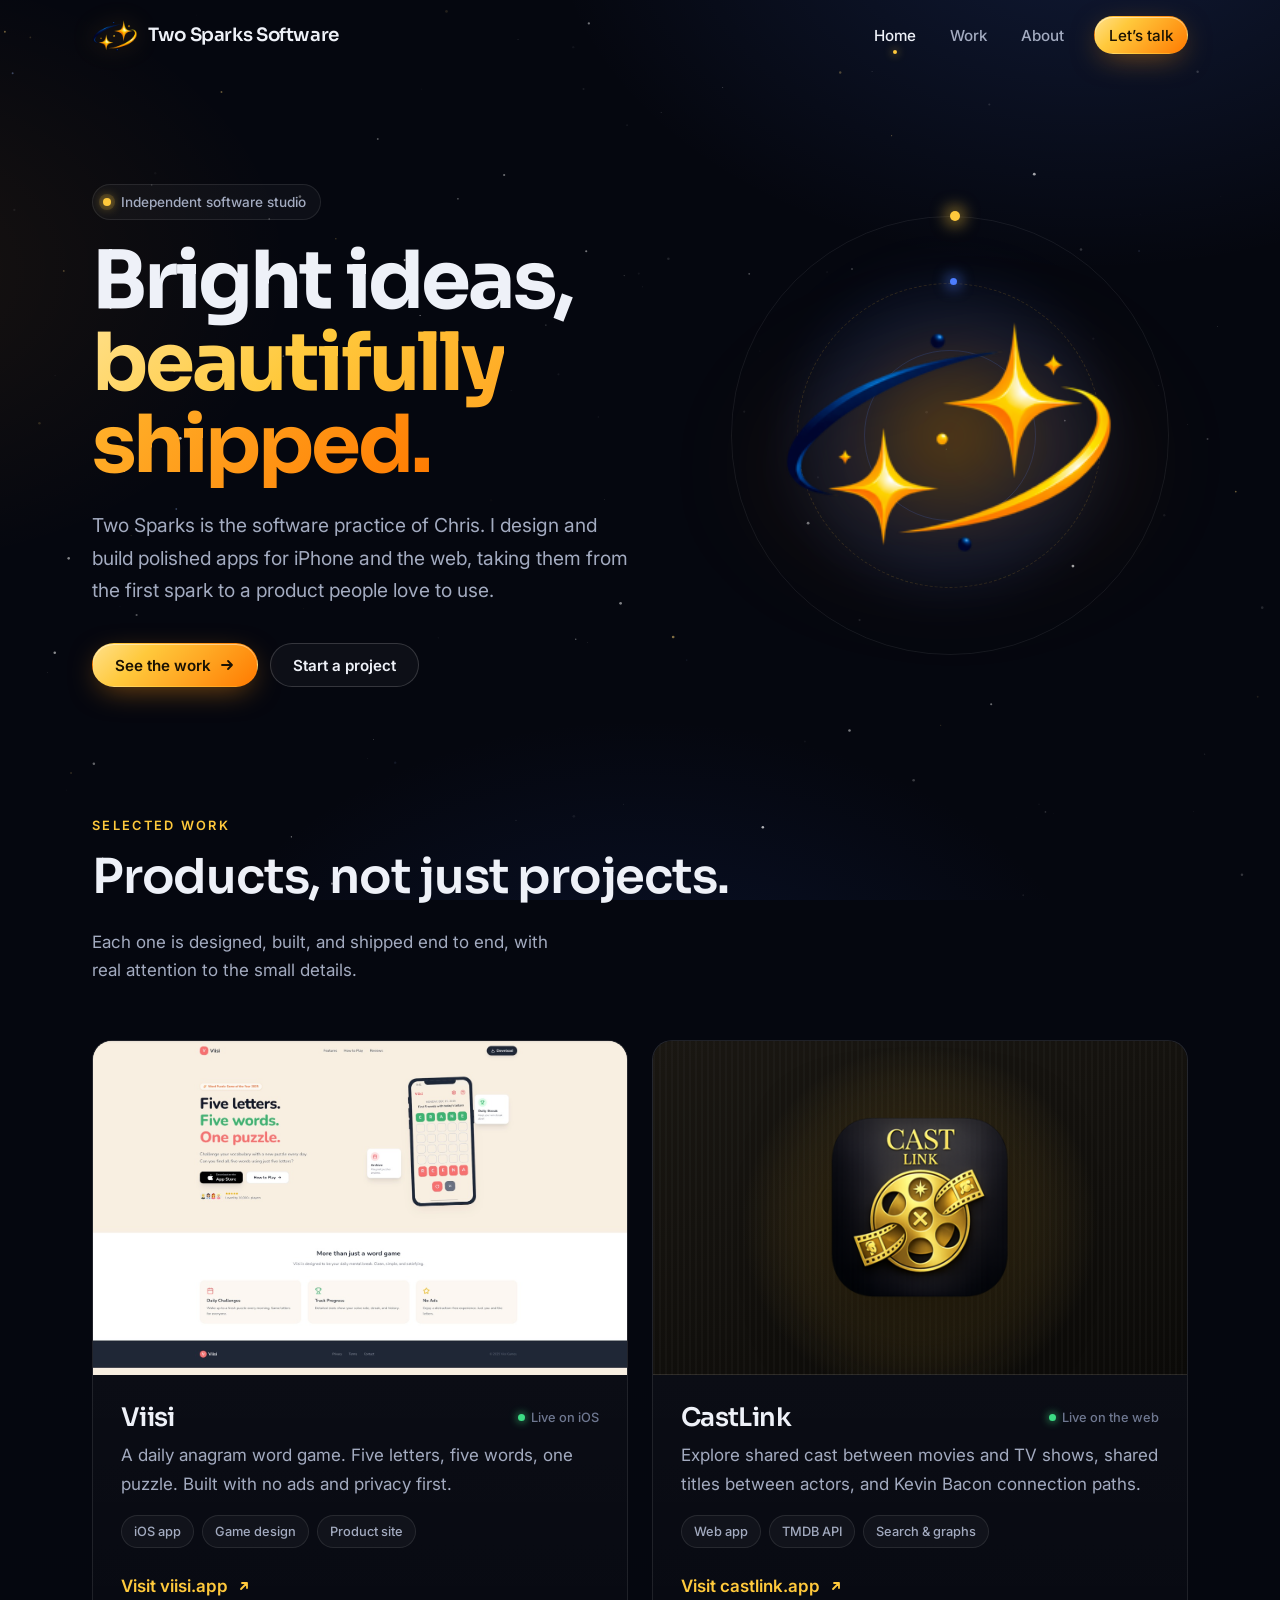
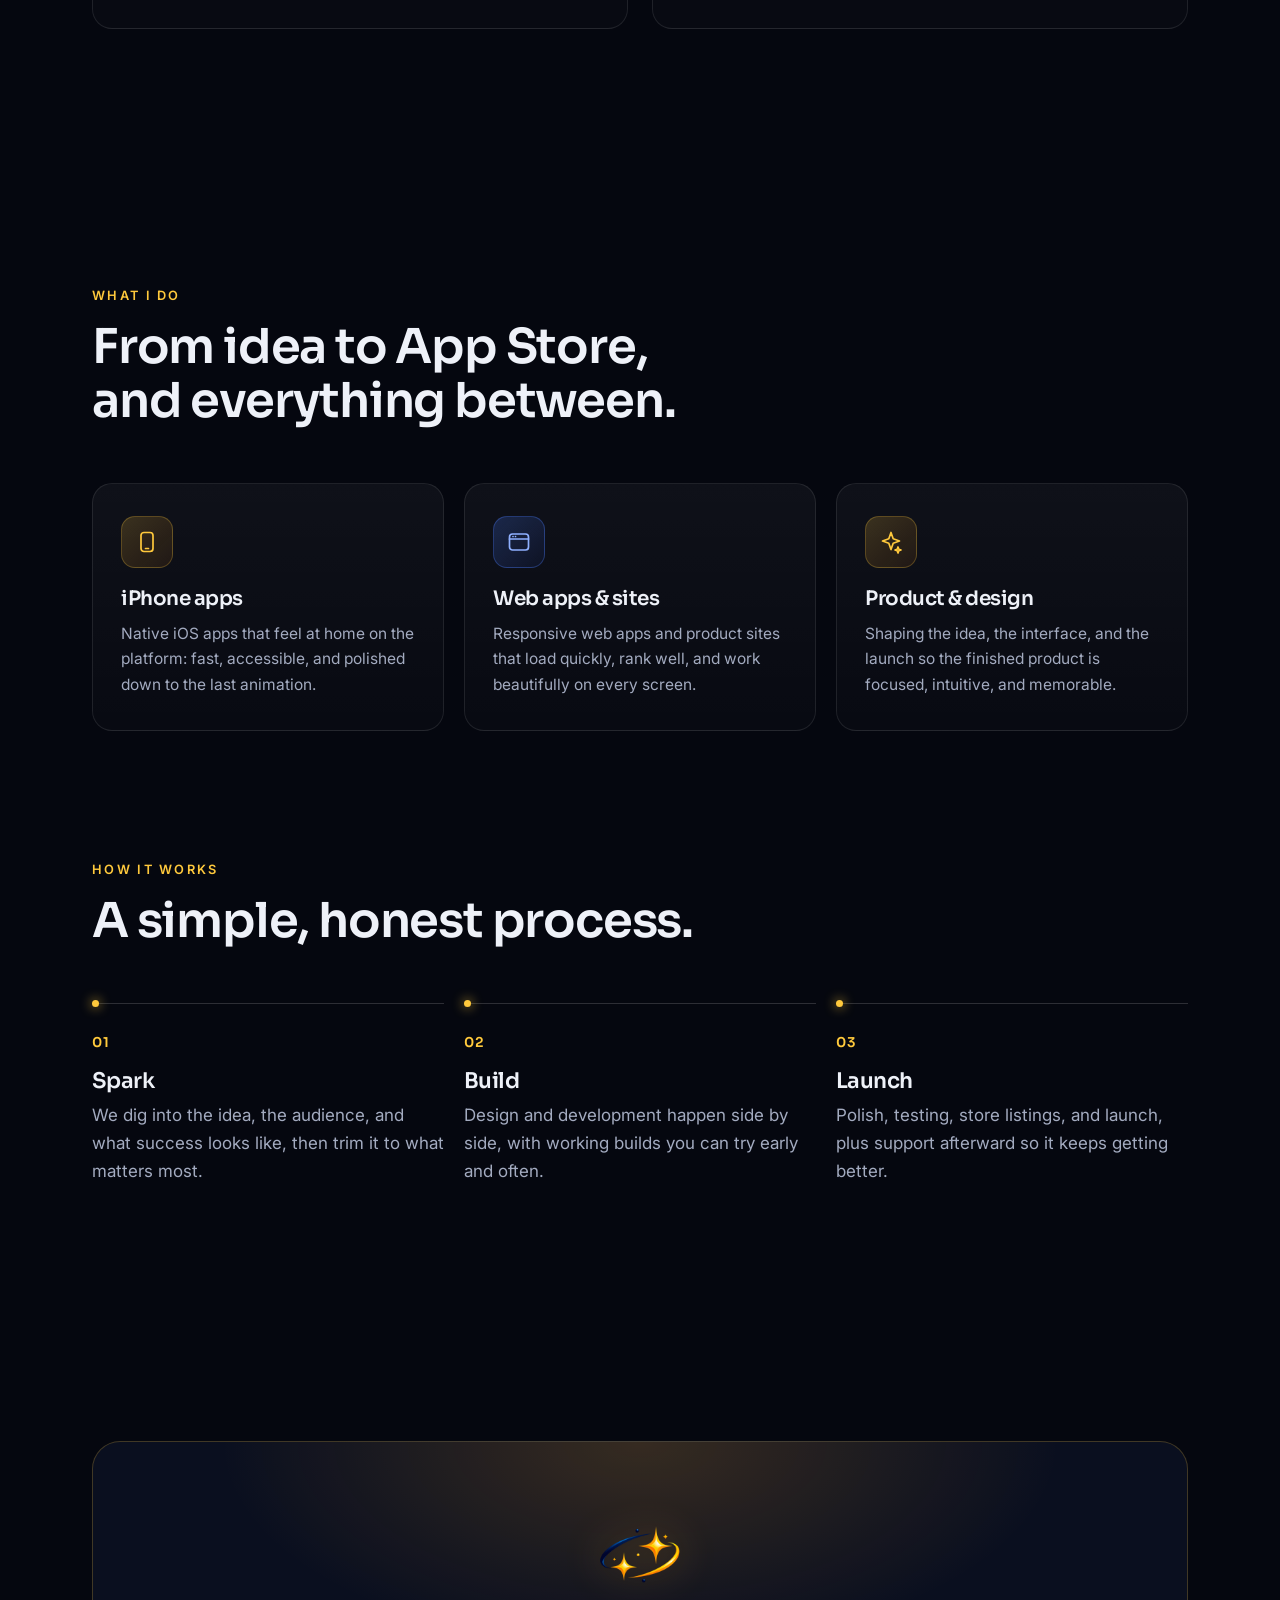
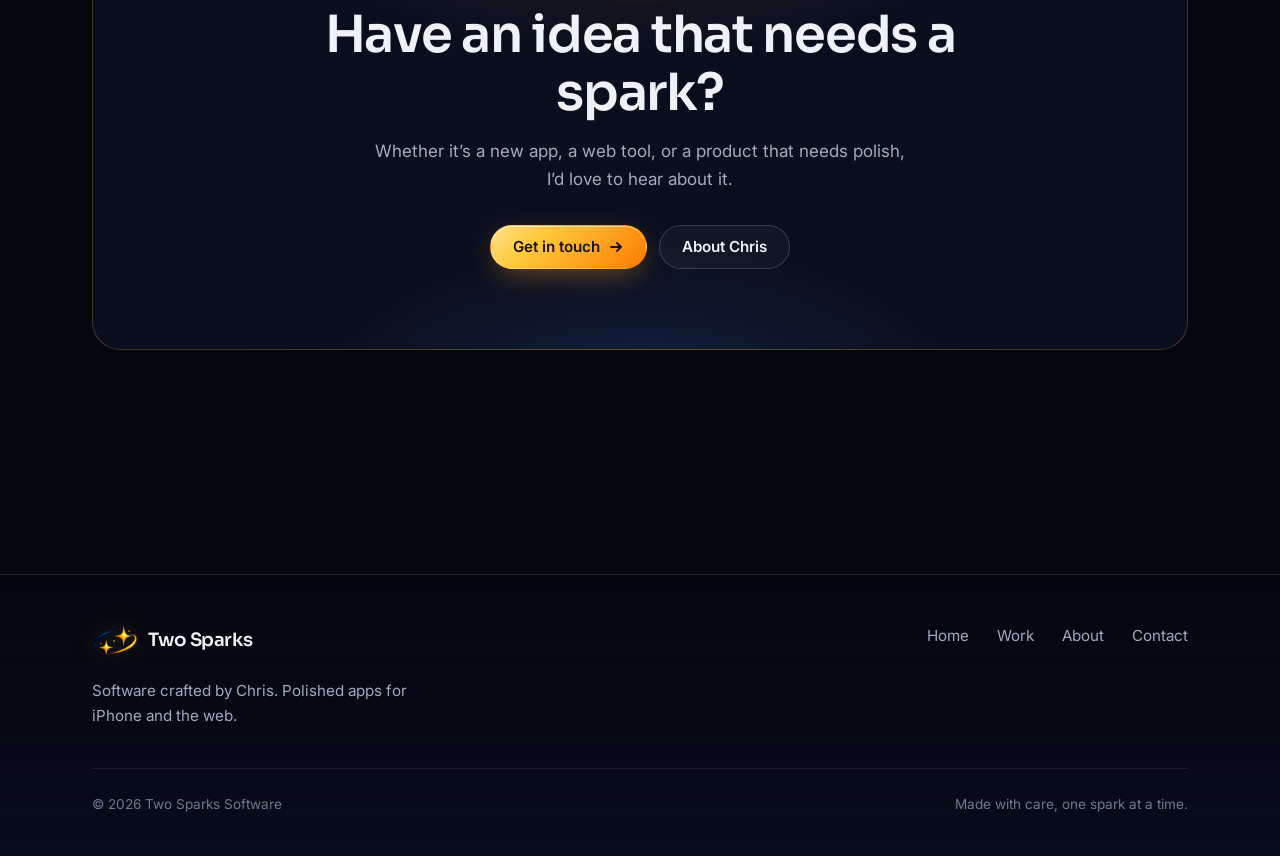
==== index.html @ 32cca275 "Init" ====
<!doctype html>
<html lang="en">
<head>
  <meta charset="utf-8">
  <meta name="viewport" content="width=device-width, initial-scale=1">
  <title>Two Sparks — Software by Chris</title>
  <meta name="description" content="Two Sparks is the independent software studio of Chris, designing and building polished apps for iPhone and the web.">
  <meta name="theme-color" content="#05070f">
  <meta property="og:type" content="website">
  <meta property="og:title" content="Two Sparks — Software by Chris">
  <meta property="og:description" content="Polished apps for iPhone and the web, from first spark to launch.">
  <link rel="icon" type="image/png" href="assets/img/favicon.png">
  <link rel="apple-touch-icon" href="assets/img/apple-touch-icon.png">
  <link rel="preconnect" href="https://fonts.googleapis.com">
  <link rel="preconnect" href="https://fonts.gstatic.com" crossorigin>
  <link href="https://fonts.googleapis.com/css2?family=Inter:wght@400;500;600&family=Sora:wght@500;600;700&display=swap" rel="stylesheet">
  <link rel="stylesheet" href="assets/css/styles.css">
  <script src="assets/js/main.js" defer></script>
</head>
<body>
  <a class="skip-link" href="#main">Skip to content</a>
  <div class="sky" aria-hidden="true"><canvas></canvas></div>

  <header class="site-header">
    <div class="container">
      <a class="brand" href="index.html" aria-label="Two Sparks home">
        <img src="assets/img/mark.png" alt="" width="46" height="35">
        <span>Two Sparks Software</span>
      </a>
      <button class="nav-toggle" type="button" aria-controls="site-nav" aria-expanded="false" aria-label="Open menu"><span></span></button>
      <nav class="nav" id="site-nav" aria-label="Primary">
        <a href="index.html" aria-current="page">Home</a>
        <a href="work.html">Work</a>
        <a href="about.html">About</a>
        <a class="btn btn-primary btn-sm" href="contact.html">Let’s talk</a>
      </nav>
    </div>
  </header>

  <main id="main">
    <section class="hero">
      <div class="container">
        <div>
          <span class="eyebrow reveal"><span class="dot"></span>Independent software studio</span>
          <h1 class="reveal" style="--delay:.08s">Bright ideas, <span class="gradient-text">beautifully shipped.</span></h1>
          <p class="lead reveal" style="--delay:.16s">Two Sparks is the software practice of Chris. I design and build polished apps for iPhone and the web, taking them from the first spark to a product people love to use.</p>
          <div class="hero-actions reveal" style="--delay:.24s">
            <a class="btn btn-primary" href="work.html">See the work
              <svg viewBox="0 0 16 16" fill="none" stroke="currentColor" stroke-width="1.8" stroke-linecap="round" stroke-linejoin="round" aria-hidden="true"><path d="M3 8h10M9 4l4 4-4 4"/></svg>
            </a>
            <a class="btn btn-ghost" href="contact.html">Start a project</a>
          </div>
        </div>
        <div class="hero-visual" aria-hidden="true">
          <div class="glow"></div>
          <div class="ring ring-1"></div>
          <div class="ring ring-2"></div>
          <div class="ring ring-3"></div>
          <div class="satellite"></div>
          <div class="satellite satellite-2"></div>
          <img class="mark" src="assets/img/mark.png" alt="" width="236" height="180">
        </div>
      </div>
    </section>

    <section class="section section-tight" aria-labelledby="work-heading">
      <div class="container">
        <div class="section-head">
          <div class="reveal">
            <span class="kicker">Selected work</span>
            <h2 id="work-heading">Products, not just projects.</h2>
          </div>
          <p class="reveal" style="--delay:.08s">Each one is designed, built, and shipped end to end, with real attention to the small details.</p>
        </div>

        <div class="projects">
          <article class="card project reveal">
            <div class="project-media project-media--viisi">
              <img src="assets/img/viisi.jpg" alt="Viisi website showing the daily five-letter puzzle on an iPhone" width="1400" height="861" loading="lazy">
            </div>
            <div class="project-body">
              <div class="project-meta">
                <h3>Viisi</h3>
                <span class="status">Live on iOS</span>
              </div>
              <p>A daily anagram word game. Five letters, five words, one puzzle. Built with no ads and privacy first.</p>
              <ul class="tags">
                <li>iOS app</li>
                <li>Game design</li>
                <li>Product site</li>
              </ul>
              <a class="project-link" href="https://viisi.app" target="_blank" rel="noopener">Visit viisi.app
                <svg viewBox="0 0 16 16" fill="none" stroke="currentColor" stroke-width="1.8" stroke-linecap="round" stroke-linejoin="round" aria-hidden="true"><path d="M5 11L11 5M6 5h5v5"/></svg>
              </a>
            </div>
          </article>

          <article class="card project reveal" style="--delay:.1s">
            <div class="project-media project-media--castlink">
              <img src="assets/img/castlink-icon.png" alt="CastLink app icon: a golden film reel" width="256" height="256" loading="lazy">
            </div>
            <div class="project-body">
              <div class="project-meta">
                <h3>CastLink</h3>
                <span class="status">Live on the web</span>
              </div>
              <p>Explore shared cast between movies and TV shows, shared titles between actors, and Kevin Bacon connection paths.</p>
              <ul class="tags">
                <li>Web app</li>
                <li>TMDB API</li>
                <li>Search &amp; graphs</li>
              </ul>
              <a class="project-link" href="https://castlink.app" target="_blank" rel="noopener">Visit castlink.app
                <svg viewBox="0 0 16 16" fill="none" stroke="currentColor" stroke-width="1.8" stroke-linecap="round" stroke-linejoin="round" aria-hidden="true"><path d="M5 11L11 5M6 5h5v5"/></svg>
              </a>
            </div>
          </article>
        </div>
      </div>
    </section>

    <section class="section" aria-labelledby="services-heading">
      <div class="container">
        <div class="section-head">
          <div class="reveal">
            <span class="kicker">What I do</span>
            <h2 id="services-heading">From idea to App Store, and everything between.</h2>
          </div>
        </div>
        <div class="grid-3">
          <article class="card feature reveal">
            <div class="icon" aria-hidden="true">
              <svg viewBox="0 0 24 24" fill="none" stroke="currentColor" stroke-width="1.7" stroke-linecap="round" stroke-linejoin="round"><rect x="6" y="2.5" width="12" height="19" rx="3"/><path d="M10.5 18.5h3"/></svg>
            </div>
            <h3>iPhone apps</h3>
            <p>Native iOS apps that feel at home on the platform: fast, accessible, and polished down to the last animation.</p>
          </article>
          <article class="card feature reveal" style="--delay:.08s">
            <div class="icon icon--blue" aria-hidden="true">
              <svg viewBox="0 0 24 24" fill="none" stroke="currentColor" stroke-width="1.7" stroke-linecap="round" stroke-linejoin="round"><rect x="2.5" y="4" width="19" height="16" rx="3"/><path d="M2.5 9h19M6 6.5h.01M8.5 6.5h.01"/></svg>
            </div>
            <h3>Web apps &amp; sites</h3>
            <p>Responsive web apps and product sites that load quickly, rank well, and work beautifully on every screen.</p>
          </article>
          <article class="card feature reveal" style="--delay:.16s">
            <div class="icon" aria-hidden="true">
              <svg viewBox="0 0 24 24" fill="none" stroke="currentColor" stroke-width="1.7" stroke-linecap="round" stroke-linejoin="round"><path d="M12 2.5l2.2 6.3 6.3 2.2-6.3 2.2L12 19.5l-2.2-6.3L3.5 11l6.3-2.2z"/><path d="M19 17l.8 2.2L22 20l-2.2.8L19 23l-.8-2.2L16 20l2.2-.8z"/></svg>
            </div>
            <h3>Product &amp; design</h3>
            <p>Shaping the idea, the interface, and the launch so the finished product is focused, intuitive, and memorable.</p>
          </article>
        </div>
      </div>
    </section>

    <section class="section section-tight" aria-labelledby="process-heading">
      <div class="container">
        <div class="section-head">
          <div class="reveal">
            <span class="kicker">How it works</span>
            <h2 id="process-heading">A simple, honest process.</h2>
          </div>
        </div>
        <ol class="process">
          <li class="reveal">
            <h3>Spark</h3>
            <p>We dig into the idea, the audience, and what success looks like, then trim it to what matters most.</p>
          </li>
          <li class="reveal" style="--delay:.08s">
            <h3>Build</h3>
            <p>Design and development happen side by side, with working builds you can try early and often.</p>
          </li>
          <li class="reveal" style="--delay:.16s">
            <h3>Launch</h3>
            <p>Polish, testing, store listings, and launch, plus support afterward so it keeps getting better.</p>
          </li>
        </ol>
      </div>
    </section>

    <section class="section" aria-labelledby="cta-heading">
      <div class="container">
        <div class="cta reveal">
          <img class="cta-mark" src="assets/img/mark.png" alt="" width="236" height="180">
          <h2 id="cta-heading">Have an idea that needs a spark?</h2>
          <p>Whether it’s a new app, a web tool, or a product that needs polish, I’d love to hear about it.</p>
          <div class="hero-actions">
            <a class="btn btn-primary" href="contact.html">Get in touch
              <svg viewBox="0 0 16 16" fill="none" stroke="currentColor" stroke-width="1.8" stroke-linecap="round" stroke-linejoin="round" aria-hidden="true"><path d="M3 8h10M9 4l4 4-4 4"/></svg>
            </a>
            <a class="btn btn-ghost" href="about.html">About Chris</a>
          </div>
        </div>
      </div>
    </section>
  </main>

  <footer class="site-footer">
    <div class="container">
      <div class="footer-top">
        <div>
          <a class="brand" href="index.html">
            <img src="assets/img/mark.png" alt="" width="46" height="35">
            <span>Two Sparks</span>
          </a>
          <p>Software crafted by Chris. Polished apps for iPhone and the web.</p>
        </div>
        <nav class="footer-nav" aria-label="Footer">
          <a href="index.html">Home</a>
          <a href="work.html">Work</a>
          <a href="about.html">About</a>
          <a href="contact.html">Contact</a>
        </nav>
      </div>
      <div class="footer-bottom">
        <span>© <span data-year>2026</span> Two Sparks Software</span>
        <span>Made with care, one spark at a time.</span>
      </div>
    </div>
  </footer>
</body>
</html>
---- assets/css/styles.css ----
/* ==========================================================================
   Two Sparks — site styles
   Palette pulled from the logo: deep-space navy, orbit blue, spark gold.
   ========================================================================== */

:root {
  --bg: #05070f;
  --bg-2: #0a0f1f;
  --surface: rgba(255, 255, 255, 0.035);
  --surface-2: rgba(255, 255, 255, 0.06);
  --border: rgba(255, 255, 255, 0.09);
  --border-strong: rgba(255, 255, 255, 0.16);

  --text: #eef1f8;
  --muted: #a3abc0;
  --faint: #6f7891;

  --gold: #ffc93c;
  --amber: #ffa21f;
  --orange: #ff7a00;
  --navy: #1b3a8c;
  --blue: #4c7dff;

  --spark: linear-gradient(135deg, #ffe08a 0%, var(--gold) 30%, var(--amber) 65%, var(--orange) 100%);
  --orbit: linear-gradient(135deg, var(--navy), var(--blue));

  --font-display: "Sora", ui-sans-serif, system-ui, -apple-system, "Segoe UI", sans-serif;
  --font-body: "Inter", ui-sans-serif, system-ui, -apple-system, "Segoe UI", sans-serif;

  --radius: 20px;
  --radius-sm: 12px;
  --container: 1160px;
  --gutter: clamp(16px, 4vw, 32px);
  --header-h: 72px;

  --ease: cubic-bezier(0.22, 1, 0.36, 1);
  color-scheme: dark;
}

/* ---------- Base ---------- */

*,
*::before,
*::after {
  box-sizing: border-box;
}

html {
  -webkit-text-size-adjust: 100%;
  scroll-behavior: smooth;
}

body {
  margin: 0;
  min-height: 100vh;
  display: flex;
  flex-direction: column;
  background: var(--bg);
  color: var(--text);
  font-family: var(--font-body);
  font-size: 17px;
  line-height: 1.65;
  -webkit-font-smoothing: antialiased;
  -moz-osx-font-smoothing: grayscale;
  overflow-x: hidden;
}

main {
  flex: 1;
}

img {
  max-width: 100%;
  height: auto;
  display: block;
}

a {
  color: inherit;
  text-decoration: none;
}

h1,
h2,
h3,
h4 {
  font-family: var(--font-display);
  line-height: 1.12;
  letter-spacing: -0.025em;
  margin: 0 0 0.5em;
  font-weight: 600;
}

p {
  margin: 0 0 1em;
}

::selection {
  background: rgba(255, 201, 60, 0.35);
  color: #fff;
}

:focus-visible {
  outline: 2px solid var(--gold);
  outline-offset: 3px;
  border-radius: 6px;
}

.skip-link {
  position: absolute;
  left: 16px;
  top: -100px;
  z-index: 200;
  padding: 10px 16px;
  border-radius: 10px;
  background: var(--gold);
  color: #111;
  font-weight: 600;
}

.skip-link:focus {
  top: 16px;
}

.sr-only {
  position: absolute;
  width: 1px;
  height: 1px;
  padding: 0;
  margin: -1px;
  overflow: hidden;
  clip: rect(0, 0, 0, 0);
  white-space: nowrap;
  border: 0;
}

.container {
  width: 100%;
  max-width: var(--container);
  margin: 0 auto;
  padding: 0 var(--gutter);
}

/* ---------- Ambient background ---------- */

.sky {
  position: fixed;
  inset: 0;
  z-index: -1;
  pointer-events: none;
  background:
    radial-gradient(900px 600px at 85% -10%, rgba(76, 125, 255, 0.16), transparent 60%),
    radial-gradient(700px 500px at -10% 30%, rgba(255, 162, 31, 0.08), transparent 60%),
    radial-gradient(800px 600px at 50% 120%, rgba(27, 58, 140, 0.25), transparent 60%),
    var(--bg);
}

.sky canvas {
  width: 100%;
  height: 100%;
  display: block;
}

/* ---------- Header ---------- */

.site-header {
  position: sticky;
  top: 0;
  z-index: 100;
  height: var(--header-h);
  transition: background 0.3s var(--ease), border-color 0.3s var(--ease), backdrop-filter 0.3s;
  border-bottom: 1px solid transparent;
}

.site-header.is-scrolled {
  background: rgba(5, 7, 15, 0.72);
  backdrop-filter: saturate(160%) blur(16px);
  -webkit-backdrop-filter: saturate(160%) blur(16px);
  border-bottom-color: var(--border);
}

.site-header .container {
  height: 100%;
  display: flex;
  align-items: center;
  justify-content: space-between;
  gap: 24px;
}

.brand {
  display: inline-flex;
  align-items: center;
  gap: 10px;
  font-family: var(--font-display);
  font-weight: 600;
  font-size: 1.15rem;
  letter-spacing: -0.02em;
}

.brand img {
  width: 46px;
  height: auto;
  filter: drop-shadow(0 0 12px rgba(255, 180, 40, 0.35));
  transition: transform 0.6s var(--ease);
}

.brand:hover img {
  transform: rotate(-8deg) scale(1.06);
}

.nav {
  display: flex;
  align-items: center;
  gap: 6px;
}

.nav a {
  position: relative;
  padding: 8px 14px;
  border-radius: 999px;
  color: var(--muted);
  font-size: 0.95rem;
  font-weight: 500;
  transition: color 0.2s, background 0.2s;
}

.nav a:hover {
  color: var(--text);
  background: var(--surface-2);
}

.nav a[aria-current="page"] {
  color: var(--text);
}

.nav a[aria-current="page"]::after {
  content: "";
  position: absolute;
  left: 50%;
  bottom: 2px;
  width: 4px;
  height: 4px;
  border-radius: 50%;
  background: var(--gold);
  box-shadow: 0 0 8px var(--gold);
  transform: translateX(-50%);
}

.nav .btn {
  margin-left: 10px;
}

.nav a.btn-primary,
.nav a.btn-primary:hover {
  color: #1a1203;
  background: var(--spark);
}

.nav a.btn-primary::after {
  display: none;
}

.nav-toggle {
  display: none;
  width: 44px;
  height: 44px;
  border: 1px solid var(--border);
  border-radius: 12px;
  background: var(--surface);
  color: var(--text);
  cursor: pointer;
  align-items: center;
  justify-content: center;
}

.nav-toggle span,
.nav-toggle span::before,
.nav-toggle span::after {
  display: block;
  width: 18px;
  height: 2px;
  border-radius: 2px;
  background: currentColor;
  transition: transform 0.3s var(--ease), opacity 0.2s;
}

.nav-toggle span {
  position: relative;
}

.nav-toggle span::before,
.nav-toggle span::after {
  content: "";
  position: absolute;
  left: 0;
}

.nav-toggle span::before {
  top: -6px;
}

.nav-toggle span::after {
  top: 6px;
}

.nav-open .nav-toggle span {
  background: transparent;
}

.nav-open .nav-toggle span::before {
  transform: translateY(6px) rotate(45deg);
}

.nav-open .nav-toggle span::after {
  transform: translateY(-6px) rotate(-45deg);
}

@media (max-width: 760px) {
  .nav-toggle {
    display: inline-flex;
  }

  .nav {
    position: fixed;
    top: var(--header-h);
    left: 0;
    right: 0;
    flex-direction: column;
    align-items: stretch;
    gap: 4px;
    padding: 12px var(--gutter) 24px;
    background: rgba(5, 7, 15, 0.96);
    backdrop-filter: blur(16px);
    -webkit-backdrop-filter: blur(16px);
    border-bottom: 1px solid var(--border);
    transform: translateY(-8px);
    opacity: 0;
    visibility: hidden;
    transition: opacity 0.25s var(--ease), transform 0.25s var(--ease), visibility 0.25s;
  }

  .nav-open .nav {
    transform: none;
    opacity: 1;
    visibility: visible;
  }

  .nav a {
    padding: 14px 16px;
    font-size: 1.05rem;
    border-radius: 12px;
  }

  .nav a[aria-current="page"] {
    background: var(--surface-2);
  }

  .nav a[aria-current="page"]::after {
    left: auto;
    right: 18px;
    top: 50%;
    bottom: auto;
    transform: translateY(-50%);
  }

  .nav .btn {
    margin: 8px 0 0;
    justify-content: center;
  }

  .nav-open .site-header {
    background: rgba(5, 7, 15, 0.96);
  }
}

/* ---------- Buttons ---------- */

.btn {
  display: inline-flex;
  align-items: center;
  gap: 8px;
  min-height: 44px;
  padding: 12px 22px;
  border-radius: 999px;
  border: 1px solid transparent;
  font-family: var(--font-body);
  font-weight: 600;
  font-size: 0.95rem;
  line-height: 1;
  cursor: pointer;
  transition: transform 0.25s var(--ease), box-shadow 0.25s var(--ease), background 0.25s, border-color 0.25s;
  white-space: nowrap;
}

.btn svg {
  width: 16px;
  height: 16px;
  transition: transform 0.25s var(--ease);
}

.btn:hover svg {
  transform: translateX(3px);
}

.btn-primary {
  background: var(--spark);
  color: #1a1203;
  box-shadow: 0 8px 30px -8px rgba(255, 150, 20, 0.55), inset 0 1px 0 rgba(255, 255, 255, 0.45);
}

.btn-primary:hover {
  transform: translateY(-2px);
  box-shadow: 0 14px 40px -8px rgba(255, 150, 20, 0.7), inset 0 1px 0 rgba(255, 255, 255, 0.45);
}

.btn-ghost {
  background: var(--surface);
  border-color: var(--border-strong);
  color: var(--text);
}

.btn-ghost:hover {
  background: var(--surface-2);
  border-color: rgba(255, 255, 255, 0.28);
  transform: translateY(-2px);
}

.btn-sm {
  min-height: 38px;
  padding: 9px 16px;
  font-size: 0.9rem;
}

/* ---------- Type helpers ---------- */

.eyebrow {
  display: inline-flex;
  align-items: center;
  gap: 10px;
  margin-bottom: 20px;
  padding: 6px 14px 6px 10px;
  border: 1px solid var(--border);
  border-radius: 999px;
  background: var(--surface);
  color: var(--muted);
  font-size: 0.85rem;
  font-weight: 500;
}

.eyebrow .dot {
  width: 8px;
  height: 8px;
  border-radius: 50%;
  background: var(--gold);
  box-shadow: 0 0 0 4px rgba(255, 201, 60, 0.15), 0 0 12px var(--gold);
}

.kicker {
  display: block;
  margin-bottom: 14px;
  color: var(--gold);
  font-size: 0.8rem;
  font-weight: 600;
  letter-spacing: 0.18em;
  text-transform: uppercase;
}

.gradient-text {
  background: var(--spark);
  -webkit-background-clip: text;
  background-clip: text;
  color: transparent;
}

.lead {
  color: var(--muted);
  font-size: clamp(1.05rem, 1.6vw, 1.2rem);
  line-height: 1.7;
  max-width: 60ch;
}

/* ---------- Sections ---------- */

.section {
  padding: clamp(72px, 10vw, 128px) 0;
  position: relative;
}

.section-tight {
  padding-top: 0;
}

.section-head {
  display: flex;
  align-items: flex-end;
  justify-content: space-between;
  gap: 24px;
  flex-wrap: wrap;
  margin-bottom: clamp(36px, 5vw, 56px);
}

.section-head h2 {
  font-size: clamp(2rem, 4.2vw, 3rem);
  margin: 0;
  max-width: 18ch;
}

.section-head p {
  margin: 0;
  max-width: 44ch;
  color: var(--muted);
}

/* ---------- Hero ---------- */

.hero {
  position: relative;
  padding: clamp(48px, 9vw, 112px) 0 clamp(72px, 10vw, 128px);
}

.hero .container {
  display: grid;
  grid-template-columns: 1.15fr 1fr;
  align-items: center;
  gap: clamp(32px, 6vw, 72px);
}

.hero h1 {
  font-size: clamp(2.6rem, 6.4vw, 5rem);
  font-weight: 700;
  letter-spacing: -0.04em;
  line-height: 1.02;
  margin-bottom: 24px;
}

.hero .lead {
  margin-bottom: 36px;
}

.hero-actions {
  display: flex;
  flex-wrap: wrap;
  gap: 12px;
}

.hero-visual {
  position: relative;
  aspect-ratio: 1;
  display: grid;
  place-items: center;
}

.hero-visual .glow {
  position: absolute;
  inset: 12%;
  border-radius: 50%;
  background: radial-gradient(circle, rgba(255, 170, 40, 0.28), rgba(76, 125, 255, 0.12) 45%, transparent 70%);
  filter: blur(20px);
  animation: breathe 6s ease-in-out infinite;
}

.hero-visual .ring {
  position: absolute;
  border-radius: 50%;
  border: 1px solid rgba(255, 255, 255, 0.07);
}

.hero-visual .ring-1 {
  inset: 4%;
}

.hero-visual .ring-2 {
  inset: 18%;
  border-style: dashed;
  border-color: rgba(255, 201, 60, 0.14);
  animation: spin 60s linear infinite;
}

.hero-visual .ring-3 {
  inset: 32%;
  border-color: rgba(76, 125, 255, 0.18);
}

.hero-visual .satellite {
  position: absolute;
  inset: 4%;
  animation: spin 24s linear infinite;
}

.hero-visual .satellite::before {
  content: "";
  position: absolute;
  top: -5px;
  left: 50%;
  width: 10px;
  height: 10px;
  border-radius: 50%;
  background: var(--gold);
  box-shadow: 0 0 16px 4px rgba(255, 201, 60, 0.6);
}

.hero-visual .satellite-2 {
  inset: 18%;
  animation-duration: 16s;
  animation-direction: reverse;
}

.hero-visual .satellite-2::before {
  width: 7px;
  height: 7px;
  background: var(--blue);
  box-shadow: 0 0 14px 3px rgba(76, 125, 255, 0.7);
}

.hero-visual .mark {
  position: relative;
  width: 72%;
  filter: drop-shadow(0 20px 60px rgba(255, 150, 20, 0.35));
  animation: float 7s ease-in-out infinite;
}

@keyframes spin {
  to {
    transform: rotate(360deg);
  }
}

@keyframes float {
  0%,
  100% {
    transform: translateY(0) rotate(0deg);
  }
  50% {
    transform: translateY(-14px) rotate(-1.5deg);
  }
}

@keyframes breathe {
  0%,
  100% {
    opacity: 0.75;
    transform: scale(1);
  }
  50% {
    opacity: 1;
    transform: scale(1.06);
  }
}

@media (max-width: 900px) {
  .hero .container {
    grid-template-columns: 1fr;
  }

  .hero-visual {
    order: -1;
    max-width: 340px;
    width: 80%;
    margin: 0 auto;
  }
}

/* ---------- Page hero (inner pages) ---------- */

.page-hero {
  padding: clamp(56px, 9vw, 112px) 0 clamp(40px, 6vw, 72px);
}

.page-hero h1 {
  font-size: clamp(2.4rem, 5.6vw, 4.25rem);
  font-weight: 700;
  letter-spacing: -0.04em;
  line-height: 1.04;
  max-width: 16ch;
}

/* ---------- Cards ---------- */

.card {
  position: relative;
  border: 1px solid var(--border);
  border-radius: var(--radius);
  background: linear-gradient(180deg, rgba(255, 255, 255, 0.045), rgba(255, 255, 255, 0.015));
  overflow: hidden;
  isolation: isolate;
  transition: transform 0.4s var(--ease), border-color 0.4s var(--ease), box-shadow 0.4s var(--ease);
}

/* Pointer-following highlight, positioned by main.js via --mx/--my. */
.card::before {
  content: "";
  position: absolute;
  inset: 0;
  z-index: -1;
  opacity: 0;
  background: radial-gradient(420px circle at var(--mx, 50%) var(--my, 50%), rgba(255, 190, 60, 0.1), transparent 45%);
  transition: opacity 0.4s;
}

.card:hover::before {
  opacity: 1;
}

.card:hover {
  border-color: var(--border-strong);
}

/* ---------- Project cards ---------- */

.projects {
  display: grid;
  grid-template-columns: repeat(2, minmax(0, 1fr));
  gap: 24px;
}

.project {
  display: flex;
  flex-direction: column;
}

.project:hover {
  transform: translateY(-6px);
  box-shadow: 0 30px 60px -30px rgba(0, 0, 0, 0.8);
}

.project-media {
  position: relative;
  aspect-ratio: 16 / 10;
  overflow: hidden;
  border-bottom: 1px solid var(--border);
}

.project-media img {
  width: 100%;
  height: 100%;
  object-fit: cover;
  object-position: top center;
  transition: transform 0.8s var(--ease);
}

.project:hover .project-media img {
  transform: scale(1.04);
}

.project-media--viisi {
  background: #f5ebdd;
}

.project-media--castlink {
  display: grid;
  place-items: center;
  background:
    radial-gradient(circle at 50% 55%, rgba(255, 196, 60, 0.28), transparent 55%),
    repeating-linear-gradient(90deg, rgba(255, 255, 255, 0.025) 0 2px, transparent 2px 6px),
    linear-gradient(160deg, #1a1712, #0b0a08);
}

.project-media--castlink img {
  width: 42%;
  height: auto;
  object-fit: contain;
  filter: drop-shadow(0 24px 40px rgba(0, 0, 0, 0.6));
}

.project:hover .project-media--castlink img {
  transform: scale(1.06) rotate(-2deg);
}

.project-body {
  display: flex;
  flex-direction: column;
  flex: 1;
  padding: 28px;
}

.project-meta {
  display: flex;
  align-items: center;
  justify-content: space-between;
  gap: 12px;
  margin-bottom: 10px;
}

.project h3 {
  font-size: 1.6rem;
  margin: 0;
}

.project p {
  color: var(--muted);
}

.tags {
  display: flex;
  flex-wrap: wrap;
  gap: 8px;
  margin: 0 0 24px;
  padding: 0;
  list-style: none;
}

.tags li {
  padding: 5px 12px;
  border-radius: 999px;
  border: 1px solid var(--border);
  background: var(--surface);
  color: var(--muted);
  font-size: 0.8rem;
  font-weight: 500;
}

.project-link {
  margin-top: auto;
  display: inline-flex;
  align-items: center;
  gap: 8px;
  color: var(--gold);
  font-weight: 600;
}

.project-link svg {
  width: 16px;
  height: 16px;
  transition: transform 0.25s var(--ease);
}

.project-link:hover svg {
  transform: translate(3px, -3px);
}

/* Stretch the main link over the whole card for a bigger target. */
.project-link::after {
  content: "";
  position: absolute;
  inset: 0;
  z-index: 1;
}

.status {
  display: inline-flex;
  align-items: center;
  gap: 6px;
  color: var(--faint);
  font-size: 0.8rem;
  font-weight: 500;
  white-space: nowrap;
}

.status::before {
  content: "";
  width: 7px;
  height: 7px;
  border-radius: 50%;
  background: #3ddc84;
  box-shadow: 0 0 8px #3ddc84;
}

@media (max-width: 820px) {
  .projects {
    grid-template-columns: 1fr;
  }
}

/* ---------- Case studies (work page) ---------- */

.case {
  display: grid;
  grid-template-columns: 1.1fr 1fr;
  gap: 0;
  margin-bottom: 32px;
}

.case:nth-of-type(even) .case-media {
  order: 2;
  border-left: 1px solid var(--border);
  border-right: 0;
}

.case-media {
  position: relative;
  min-height: 360px;
  border-right: 1px solid var(--border);
  overflow: hidden;
}

.case-media.project-media {
  aspect-ratio: auto;
  border-bottom: 0;
}

/* Keep both the headline and the phone of the Viisi screenshot in frame. */
.case-media.project-media--viisi img {
  object-position: 38% top;
}

.case-body {
  padding: clamp(28px, 4vw, 48px);
}

.case-body h2 {
  font-size: clamp(1.8rem, 3vw, 2.4rem);
  margin-bottom: 6px;
}

.case-body .tagline {
  color: var(--gold);
  font-weight: 500;
  margin-bottom: 18px;
}

.case-body > p {
  color: var(--muted);
}

.features {
  display: grid;
  gap: 12px;
  margin: 24px 0 28px;
  padding: 0;
  list-style: none;
}

.features li {
  position: relative;
  padding-left: 28px;
  color: var(--text);
  font-size: 0.97rem;
}

.features li::before {
  content: "";
  position: absolute;
  left: 0;
  top: 0.45em;
  width: 14px;
  height: 14px;
  background: var(--spark);
  clip-path: polygon(50% 0, 62% 38%, 100% 50%, 62% 62%, 50% 100%, 38% 62%, 0 50%, 38% 38%);
}

.features li span {
  color: var(--muted);
}

.case-actions {
  display: flex;
  flex-wrap: wrap;
  gap: 12px;
}

@media (max-width: 900px) {
  .case {
    grid-template-columns: 1fr;
  }

  .case-media,
  .case:nth-of-type(even) .case-media {
    order: 0;
    min-height: 0;
    aspect-ratio: 16 / 10;
    border: 0;
    border-bottom: 1px solid var(--border);
  }
}

/* ---------- Service / value grid ---------- */

.grid-3 {
  display: grid;
  grid-template-columns: repeat(3, minmax(0, 1fr));
  gap: 20px;
}

.feature {
  padding: 32px 28px;
}

.feature:hover {
  transform: translateY(-4px);
}

.feature h3 {
  font-size: 1.25rem;
  margin: 20px 0 10px;
}

.feature p {
  color: var(--muted);
  margin: 0;
  font-size: 0.97rem;
}

.icon {
  display: grid;
  place-items: center;
  width: 52px;
  height: 52px;
  border-radius: 14px;
  background: linear-gradient(135deg, rgba(255, 201, 60, 0.18), rgba(255, 122, 0, 0.08));
  border: 1px solid rgba(255, 201, 60, 0.25);
  color: var(--gold);
}

.icon svg {
  width: 24px;
  height: 24px;
}

.icon--blue {
  background: linear-gradient(135deg, rgba(76, 125, 255, 0.22), rgba(27, 58, 140, 0.12));
  border-color: rgba(76, 125, 255, 0.32);
  color: #8fb0ff;
}

@media (max-width: 900px) {
  .grid-3 {
    grid-template-columns: 1fr;
  }
}

/* ---------- Process ---------- */

.process {
  display: grid;
  grid-template-columns: repeat(3, minmax(0, 1fr));
  gap: 20px;
  counter-reset: step;
  margin: 0;
  padding: 0;
  list-style: none;
}

.process li {
  position: relative;
  padding: 28px 0 0;
  border-top: 1px solid var(--border-strong);
}

.process li::before {
  counter-increment: step;
  content: "0" counter(step);
  display: block;
  margin-bottom: 14px;
  font-family: var(--font-display);
  font-size: 0.85rem;
  font-weight: 600;
  letter-spacing: 0.1em;
  color: var(--gold);
}

.process li::after {
  content: "";
  position: absolute;
  top: -4px;
  left: 0;
  width: 7px;
  height: 7px;
  border-radius: 50%;
  background: var(--gold);
  box-shadow: 0 0 12px var(--gold);
}

.process h3 {
  font-size: 1.35rem;
  margin-bottom: 8px;
}

.process p {
  color: var(--muted);
  margin: 0;
  max-width: 34ch;
}

@media (max-width: 820px) {
  .process {
    grid-template-columns: 1fr;
    gap: 36px;
  }
}

/* ---------- CTA band ---------- */

.cta {
  position: relative;
  padding: clamp(40px, 7vw, 80px);
  text-align: center;
  border-radius: 28px;
  border: 1px solid rgba(255, 201, 60, 0.22);
  background:
    radial-gradient(600px 300px at 50% 0%, rgba(255, 170, 40, 0.18), transparent 70%),
    radial-gradient(500px 300px at 50% 120%, rgba(76, 125, 255, 0.2), transparent 70%),
    var(--bg-2);
  overflow: hidden;
}

.cta h2 {
  font-size: clamp(2rem, 4.5vw, 3.2rem);
  max-width: 18ch;
  margin: 0 auto 16px;
}

.cta p {
  color: var(--muted);
  max-width: 50ch;
  margin: 0 auto 32px;
}

.cta .hero-actions {
  justify-content: center;
}

.cta-mark {
  width: 84px;
  margin: 0 auto 20px;
  filter: drop-shadow(0 0 20px rgba(255, 170, 40, 0.45));
}

/* ---------- About ---------- */

.about-grid {
  display: grid;
  grid-template-columns: 0.9fr 1.1fr;
  gap: clamp(32px, 6vw, 80px);
  align-items: start;
}

.about-card {
  position: sticky;
  top: calc(var(--header-h) + 24px);
  padding: 40px 32px;
  text-align: center;
}

.about-card .mark {
  width: 70%;
  margin: 0 auto 24px;
  filter: drop-shadow(0 16px 40px rgba(255, 150, 20, 0.35));
}

.about-card h2 {
  font-size: 1.6rem;
  margin-bottom: 4px;
}

.about-card .role {
  color: var(--muted);
  margin-bottom: 24px;
}

.about-card .btn {
  width: 100%;
  justify-content: center;
}

.prose p {
  color: var(--muted);
  font-size: 1.08rem;
}

.prose p strong {
  color: var(--text);
  font-weight: 600;
}

.prose h2 {
  font-size: clamp(1.6rem, 3vw, 2.1rem);
  margin-top: 48px;
}

.prose h2:first-child {
  margin-top: 0;
}

.pull {
  margin: 40px 0;
  padding: 4px 0 4px 24px;
  border-left: 3px solid;
  border-image: var(--spark) 1;
  font-family: var(--font-display);
  font-size: clamp(1.3rem, 2.4vw, 1.65rem);
  line-height: 1.4;
  letter-spacing: -0.02em;
  color: var(--text);
}

.values {
  display: grid;
  grid-template-columns: repeat(2, minmax(0, 1fr));
  gap: 16px;
  margin-top: 24px;
}

.values .card {
  padding: 24px;
}

.values h3 {
  font-size: 1.08rem;
  margin: 0 0 6px;
}

.values p {
  margin: 0;
  font-size: 0.95rem;
  color: var(--muted);
}

@media (max-width: 900px) {
  .about-grid {
    grid-template-columns: 1fr;
  }

  .about-card {
    position: static;
  }

  .about-card .mark {
    width: 50%;
  }
}

@media (max-width: 560px) {
  .values {
    grid-template-columns: 1fr;
  }
}

/* ---------- Contact ---------- */

.contact-grid {
  display: grid;
  grid-template-columns: 1.3fr 0.9fr;
  gap: 24px;
  align-items: start;
}

.form-card {
  padding: clamp(24px, 4vw, 40px);
}

.form-row {
  display: grid;
  grid-template-columns: 1fr 1fr;
  gap: 16px;
}

.field {
  display: flex;
  flex-direction: column;
  gap: 8px;
  margin-bottom: 18px;
}

.field label {
  font-size: 0.9rem;
  font-weight: 500;
  color: var(--text);
}

.field input,
.field select,
.field textarea {
  width: 100%;
  min-height: 48px;
  padding: 12px 16px;
  border-radius: var(--radius-sm);
  border: 1px solid var(--border-strong);
  background: rgba(0, 0, 0, 0.25);
  color: var(--text);
  font: inherit;
  font-size: 1rem;
  transition: border-color 0.2s, box-shadow 0.2s, background 0.2s;
}

.field textarea {
  min-height: 160px;
  resize: vertical;
}

.field select {
  appearance: none;
  -webkit-appearance: none;
  padding-right: 44px;
  background-image: url("data:image/svg+xml,%3Csvg xmlns='http://www.w3.org/2000/svg' width='12' height='8' fill='none' stroke='%23a3abc0' stroke-width='1.6' stroke-linecap='round' stroke-linejoin='round'%3E%3Cpath d='M1 1.5l5 5 5-5'/%3E%3C/svg%3E");
  background-repeat: no-repeat;
  background-position: right 16px center;
}

.field select option {
  background: var(--bg-2);
  color: var(--text);
}

.field input::placeholder,
.field textarea::placeholder {
  color: var(--faint);
}

.field input:focus,
.field select:focus,
.field textarea:focus {
  outline: none;
  border-color: rgba(255, 201, 60, 0.6);
  box-shadow: 0 0 0 4px rgba(255, 201, 60, 0.12);
  background: rgba(0, 0, 0, 0.35);
}

.field input[aria-invalid="true"],
.field textarea[aria-invalid="true"] {
  border-color: #ff6b6b;
}

.field .error {
  min-height: 1em;
  color: #ff8c8c;
  font-size: 0.85rem;
}

.form-actions {
  display: flex;
  flex-wrap: wrap;
  align-items: center;
  gap: 16px;
  margin-top: 8px;
}

.form-note {
  color: var(--faint);
  font-size: 0.85rem;
  margin: 0;
}

.form-status {
  margin-top: 16px;
  color: var(--gold);
  font-size: 0.95rem;
}

.form-status:empty {
  display: none;
}

.contact-aside {
  display: grid;
  gap: 24px;
}

.contact-aside .card {
  padding: 28px;
}

.contact-aside h3 {
  font-size: 1.15rem;
  margin-bottom: 14px;
}

.email-line {
  display: flex;
  align-items: center;
  justify-content: space-between;
  gap: 12px;
  flex-wrap: wrap;
}

.email-line a {
  color: var(--gold);
  font-weight: 600;
  word-break: break-all;
}

.steps {
  margin: 0;
  padding: 0;
  list-style: none;
  display: grid;
  gap: 16px;
}

.steps li {
  display: grid;
  grid-template-columns: 28px 1fr;
  gap: 12px;
  color: var(--muted);
  font-size: 0.95rem;
}

.steps b {
  display: grid;
  place-items: center;
  width: 28px;
  height: 28px;
  border-radius: 50%;
  background: var(--surface-2);
  border: 1px solid var(--border-strong);
  color: var(--gold);
  font-size: 0.8rem;
  font-family: var(--font-display);
}

@media (max-width: 900px) {
  .contact-grid {
    grid-template-columns: 1fr;
  }
}

@media (max-width: 560px) {
  .form-row {
    grid-template-columns: 1fr;
    gap: 0;
  }
}

/* ---------- Footer ---------- */

.site-footer {
  margin-top: clamp(48px, 8vw, 96px);
  padding: 48px 0 40px;
  border-top: 1px solid var(--border);
  background: linear-gradient(180deg, transparent, rgba(10, 15, 31, 0.7));
}

.footer-top {
  display: flex;
  justify-content: space-between;
  align-items: flex-start;
  flex-wrap: wrap;
  gap: 32px;
  margin-bottom: 40px;
}

.footer-top p {
  color: var(--muted);
  max-width: 36ch;
  margin: 12px 0 0;
  font-size: 0.95rem;
}

.footer-nav {
  display: flex;
  flex-wrap: wrap;
  gap: 8px 28px;
}

.footer-nav a {
  color: var(--muted);
  font-size: 0.95rem;
  transition: color 0.2s;
}

.footer-nav a:hover {
  color: var(--gold);
}

.footer-bottom {
  display: flex;
  justify-content: space-between;
  flex-wrap: wrap;
  gap: 12px;
  padding-top: 24px;
  border-top: 1px solid var(--border);
  color: var(--faint);
  font-size: 0.85rem;
}

/* ---------- 404 ---------- */

.not-found {
  min-height: 60vh;
  display: grid;
  place-items: center;
  text-align: center;
  padding: 80px 0;
}

.not-found .mark {
  width: 160px;
  margin: 0 auto 24px;
  animation: float 7s ease-in-out infinite;
}

.not-found h1 {
  font-size: clamp(3rem, 10vw, 6rem);
  margin-bottom: 8px;
}

.not-found p {
  color: var(--muted);
  margin-bottom: 32px;
}

/* ---------- Scroll reveal ---------- */

.js .reveal {
  opacity: 0;
  transform: translateY(24px);
  transition: opacity 0.9s var(--ease), transform 0.9s var(--ease);
  transition-delay: var(--delay, 0s);
}

.js .reveal.is-visible {
  opacity: 1;
  transform: none;
}

/* ---------- Reduced motion ---------- */

@media (prefers-reduced-motion: reduce) {
  html {
    scroll-behavior: auto;
  }

  *,
  *::before,
  *::after {
    animation-duration: 0.001ms !important;
    animation-iteration-count: 1 !important;
    transition-duration: 0.001ms !important;
  }

  .js .reveal {
    opacity: 1;
    transform: none;
  }
}
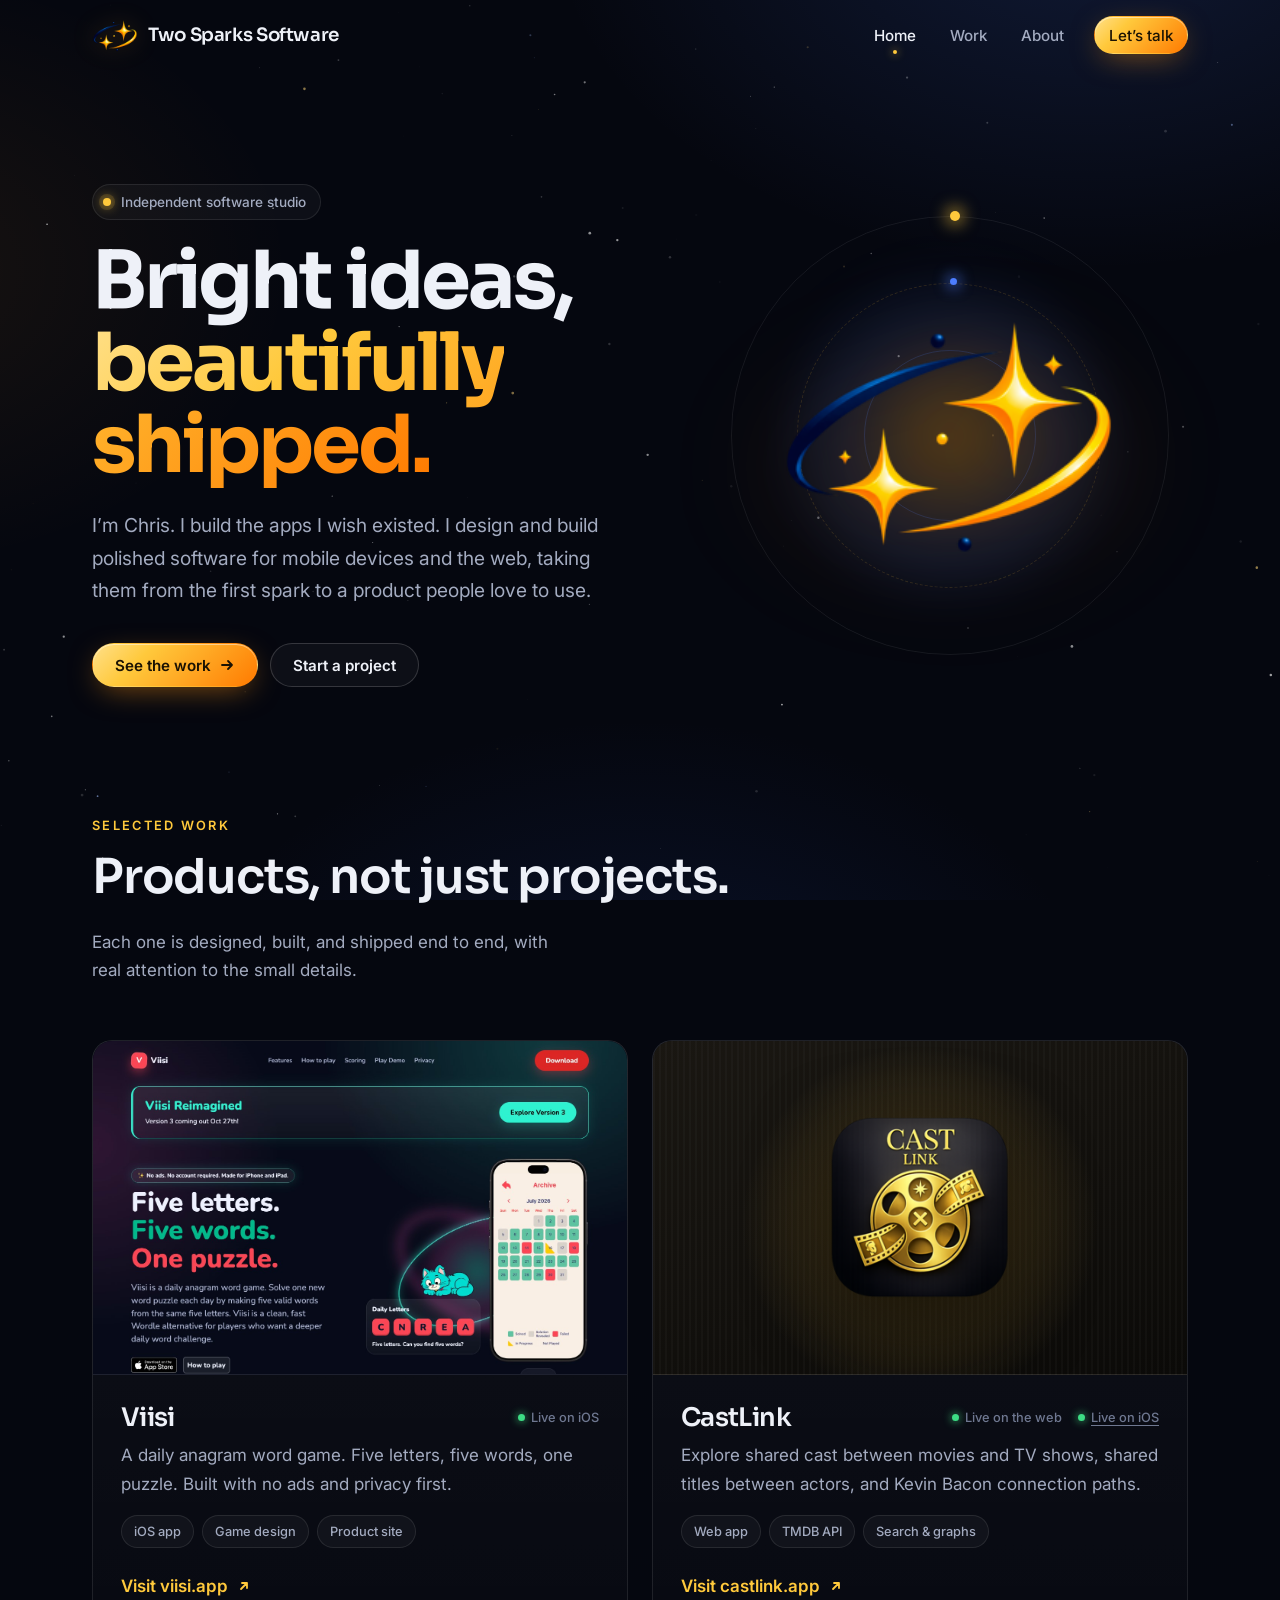
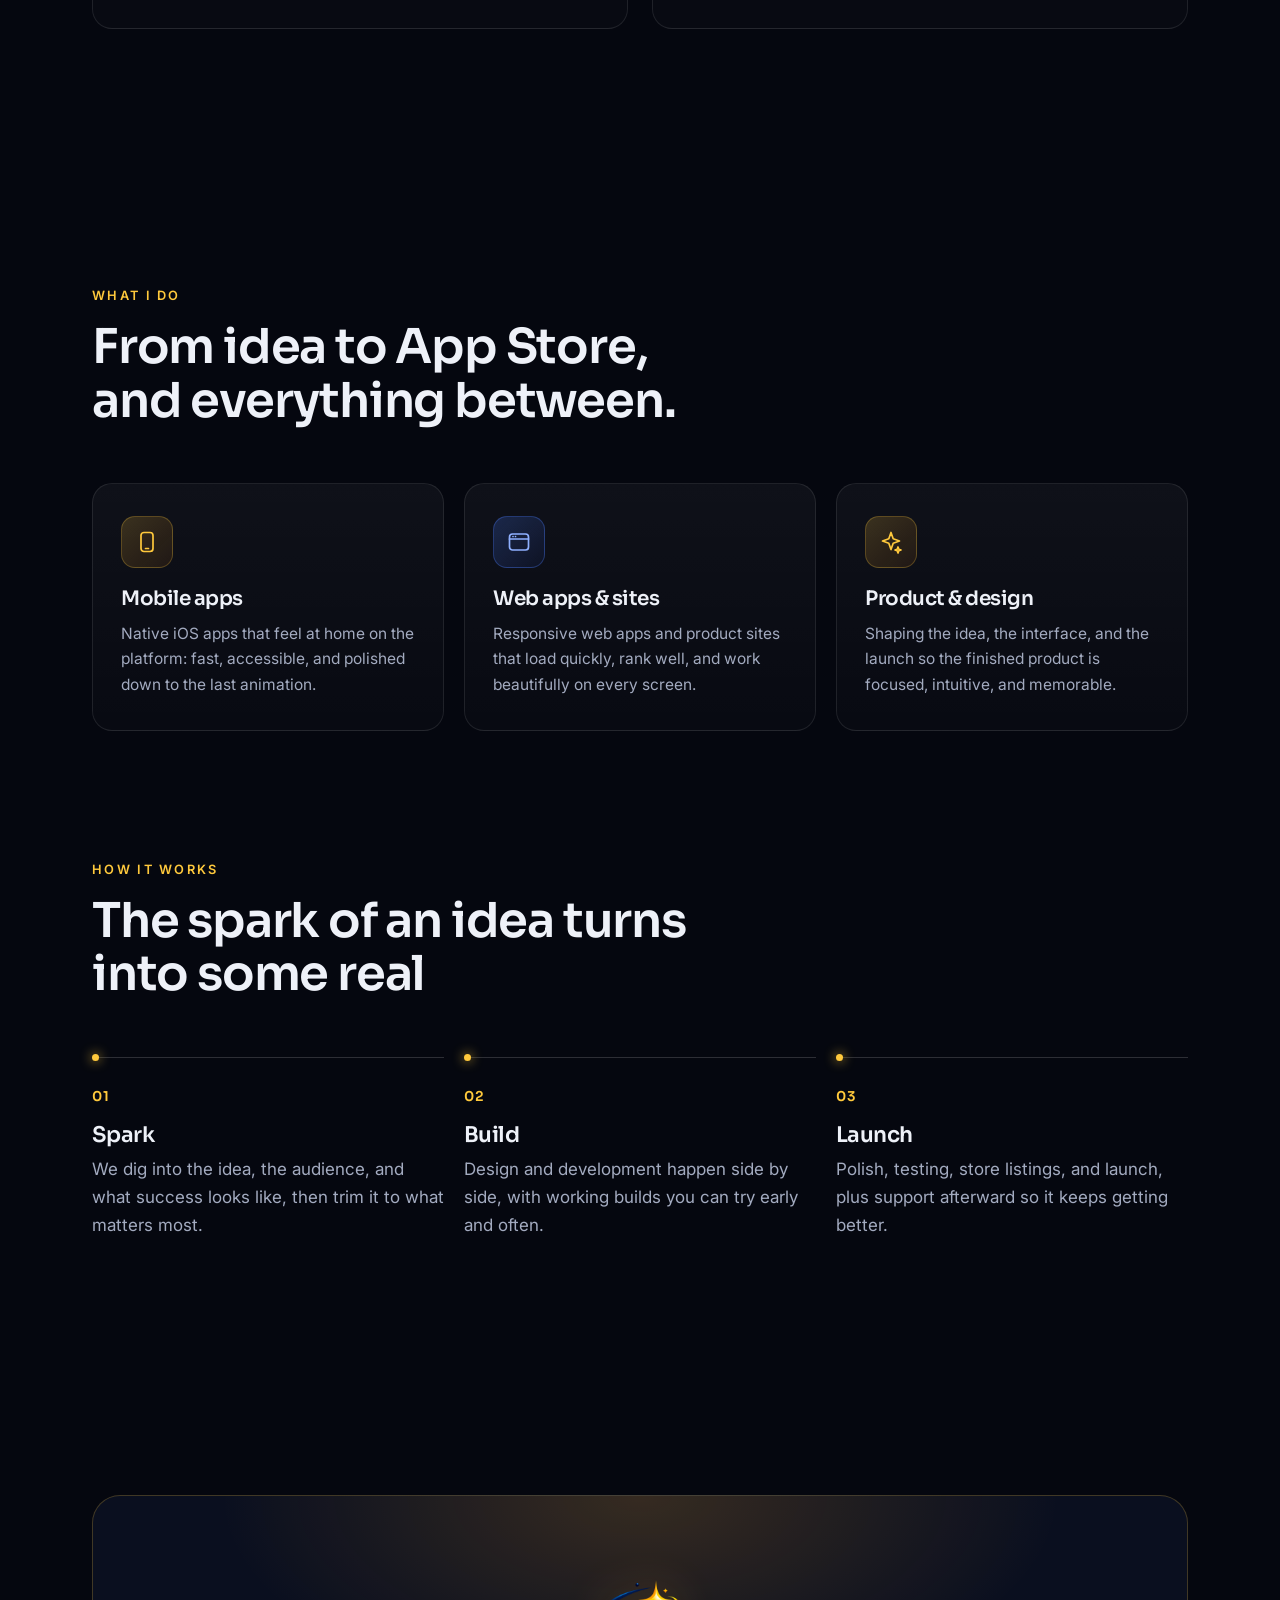
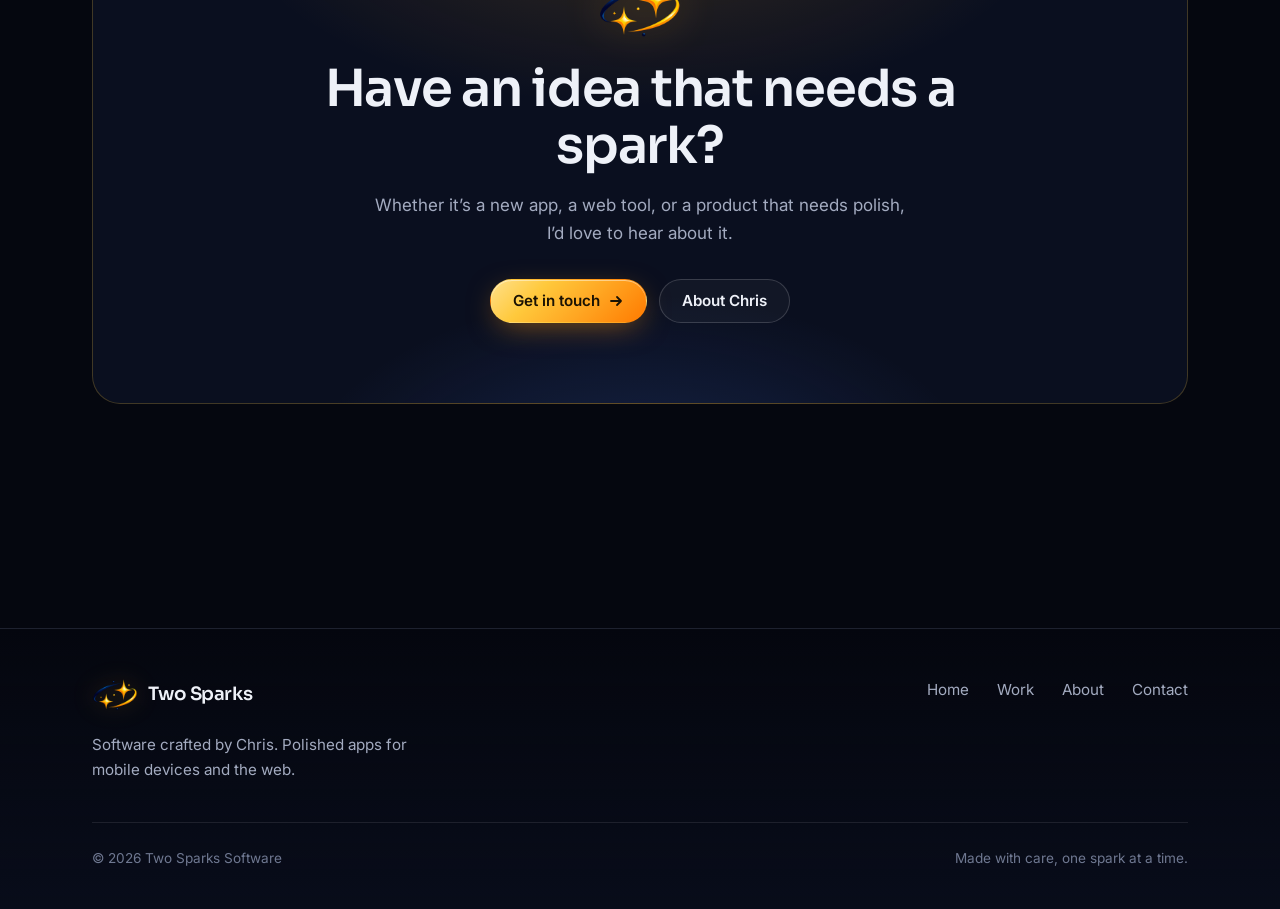
==== commit 2947a93e: "Updates" ====
--- a/index.html
+++ b/index.html
@@ -4,11 +4,11 @@
   <meta charset="utf-8">
   <meta name="viewport" content="width=device-width, initial-scale=1">
   <title>Two Sparks — Software by Chris</title>
-  <meta name="description" content="Two Sparks is the independent software studio of Chris, designing and building polished apps for iPhone and the web.">
+  <meta name="description" content="Two Sparks is the independent software studio of Chris, designing and building polished apps for mobile devices and the web.">
   <meta name="theme-color" content="#05070f">
   <meta property="og:type" content="website">
   <meta property="og:title" content="Two Sparks — Software by Chris">
-  <meta property="og:description" content="Polished apps for iPhone and the web, from first spark to launch.">
+  <meta property="og:description" content="Polished apps for mobile devices and the web, from first spark to launch.">
   <link rel="icon" type="image/png" href="assets/img/favicon.png">
   <link rel="apple-touch-icon" href="assets/img/apple-touch-icon.png">
   <link rel="preconnect" href="https://fonts.googleapis.com">
@@ -43,7 +43,7 @@
         <div>
           <span class="eyebrow reveal"><span class="dot"></span>Independent software studio</span>
           <h1 class="reveal" style="--delay:.08s">Bright ideas, <span class="gradient-text">beautifully shipped.</span></h1>
-          <p class="lead reveal" style="--delay:.16s">Two Sparks is the software practice of Chris. I design and build polished apps for iPhone and the web, taking them from the first spark to a product people love to use.</p>
+          <p class="lead reveal" style="--delay:.16s">I’m Chris. I build the apps I wish existed. I design and build polished software for mobile devices and the web, taking them from the first spark to a product people love to use.</p>
           <div class="hero-actions reveal" style="--delay:.24s">
             <a class="btn btn-primary" href="work.html">See the work
               <svg viewBox="0 0 16 16" fill="none" stroke="currentColor" stroke-width="1.8" stroke-linecap="round" stroke-linejoin="round" aria-hidden="true"><path d="M3 8h10M9 4l4 4-4 4"/></svg>
@@ -76,7 +76,7 @@
         <div class="projects">
           <article class="card project reveal">
             <div class="project-media project-media--viisi">
-              <img src="assets/img/viisi.jpg" alt="Viisi website showing the daily five-letter puzzle on an iPhone" width="1400" height="861" loading="lazy">
+              <img src="assets/img/viisi.jpg" alt="Viisi website showing the daily word puzzle and mobile app preview" width="1400" height="875" loading="lazy">
             </div>
             <div class="project-body">
               <div class="project-meta">
@@ -102,7 +102,10 @@
             <div class="project-body">
               <div class="project-meta">
                 <h3>CastLink</h3>
-                <span class="status">Live on the web</span>
+                <div class="project-statuses">
+                  <span class="status">Live on the web</span>
+                  <a class="status status-link" href="https://apps.apple.com/us/app/castlink/id6760738115" target="_blank" rel="noopener" aria-label="CastLink: Live on iOS (App Store)">Live on iOS</a>
+                </div>
               </div>
               <p>Explore shared cast between movies and TV shows, shared titles between actors, and Kevin Bacon connection paths.</p>
               <ul class="tags">
@@ -132,7 +135,7 @@
             <div class="icon" aria-hidden="true">
               <svg viewBox="0 0 24 24" fill="none" stroke="currentColor" stroke-width="1.7" stroke-linecap="round" stroke-linejoin="round"><rect x="6" y="2.5" width="12" height="19" rx="3"/><path d="M10.5 18.5h3"/></svg>
             </div>
-            <h3>iPhone apps</h3>
+            <h3>Mobile apps</h3>
             <p>Native iOS apps that feel at home on the platform: fast, accessible, and polished down to the last animation.</p>
           </article>
           <article class="card feature reveal" style="--delay:.08s">
@@ -158,7 +161,7 @@
         <div class="section-head">
           <div class="reveal">
             <span class="kicker">How it works</span>
-            <h2 id="process-heading">A simple, honest process.</h2>
+            <h2 id="process-heading">The spark of an idea turns into some real</h2>
           </div>
         </div>
         <ol class="process">
@@ -203,7 +206,7 @@
             <img src="assets/img/mark.png" alt="" width="46" height="35">
             <span>Two Sparks</span>
           </a>
-          <p>Software crafted by Chris. Polished apps for iPhone and the web.</p>
+          <p>Software crafted by Chris. Polished apps for mobile devices and the web.</p>
         </div>
         <nav class="footer-nav" aria-label="Footer">
           <a href="index.html">Home</a>
--- a/assets/css/styles.css
+++ b/assets/css/styles.css
@@ -743,7 +743,7 @@
 }
 
 .project-media--viisi {
-  background: #f5ebdd;
+  background: #080b1a;
 }
 
 .project-media--castlink {
@@ -777,6 +777,7 @@
   display: flex;
   align-items: center;
   justify-content: space-between;
+  flex-wrap: wrap;
   gap: 12px;
   margin-bottom: 10px;
 }
@@ -855,6 +856,23 @@
   box-shadow: 0 0 8px #3ddc84;
 }
 
+.project-statuses {
+  display: flex;
+  flex-wrap: wrap;
+  gap: 8px 16px;
+}
+
+.status-link {
+  position: relative;
+  z-index: 2;
+  text-decoration: underline;
+  text-underline-offset: 3px;
+}
+
+.status-link:hover {
+  color: var(--text);
+}
+
 @media (max-width: 820px) {
   .projects {
     grid-template-columns: 1fr;
@@ -888,9 +906,10 @@
   border-bottom: 0;
 }
 
-/* Keep both the headline and the phone of the Viisi screenshot in frame. */
+/* Keep the full Viisi website hero visible in the taller case-study panel. */
 .case-media.project-media--viisi img {
-  object-position: 38% top;
+  object-fit: contain;
+  object-position: center;
 }
 
 .case-body {
@@ -900,6 +919,21 @@
 .case-body h2 {
   font-size: clamp(1.8rem, 3vw, 2.4rem);
   margin-bottom: 6px;
+}
+
+.case-body .viisi-logo {
+  width: 240px;
+  max-width: 100%;
+  margin-top: 12px;
+  background: #f5ebdd;
+  border-radius: var(--radius-sm);
+  overflow: hidden;
+}
+
+.viisi-logo img {
+  width: 100%;
+  height: 112px;
+  object-fit: cover;
 }
 
 .case-body .tagline {
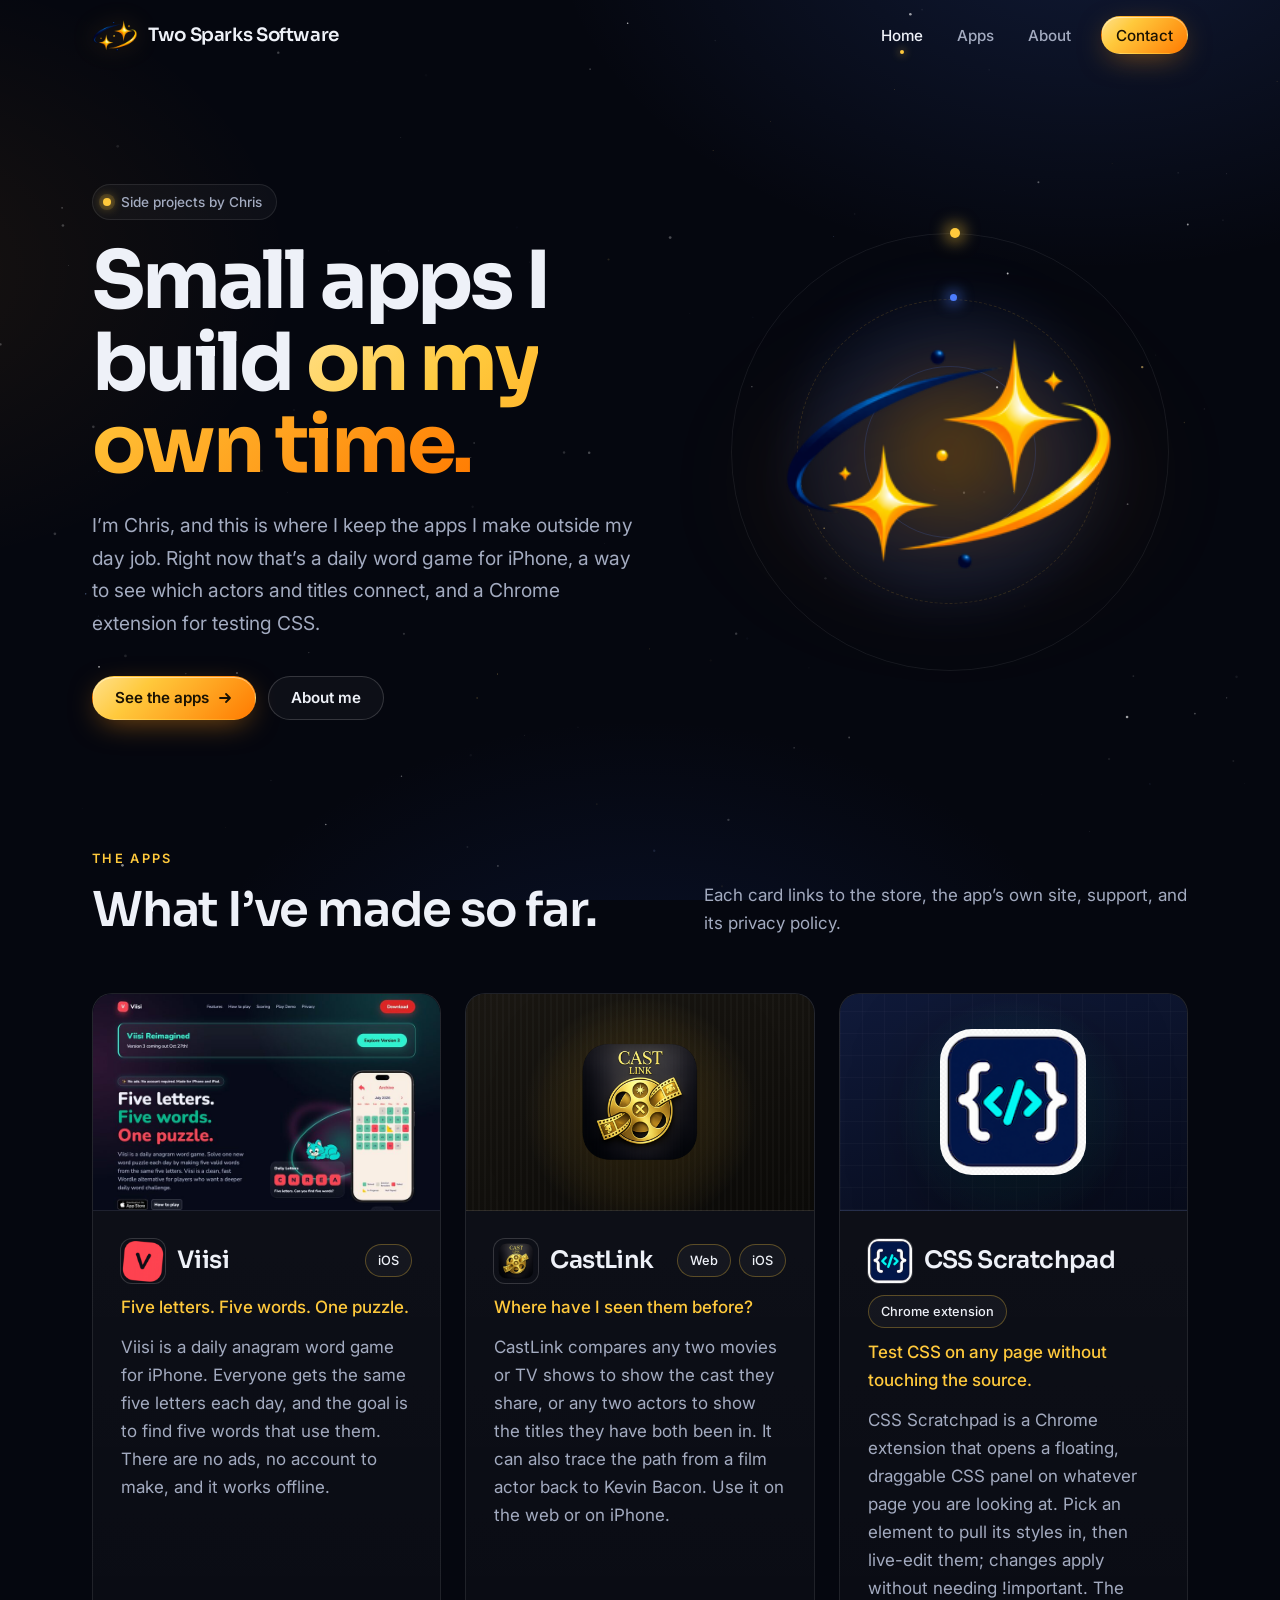
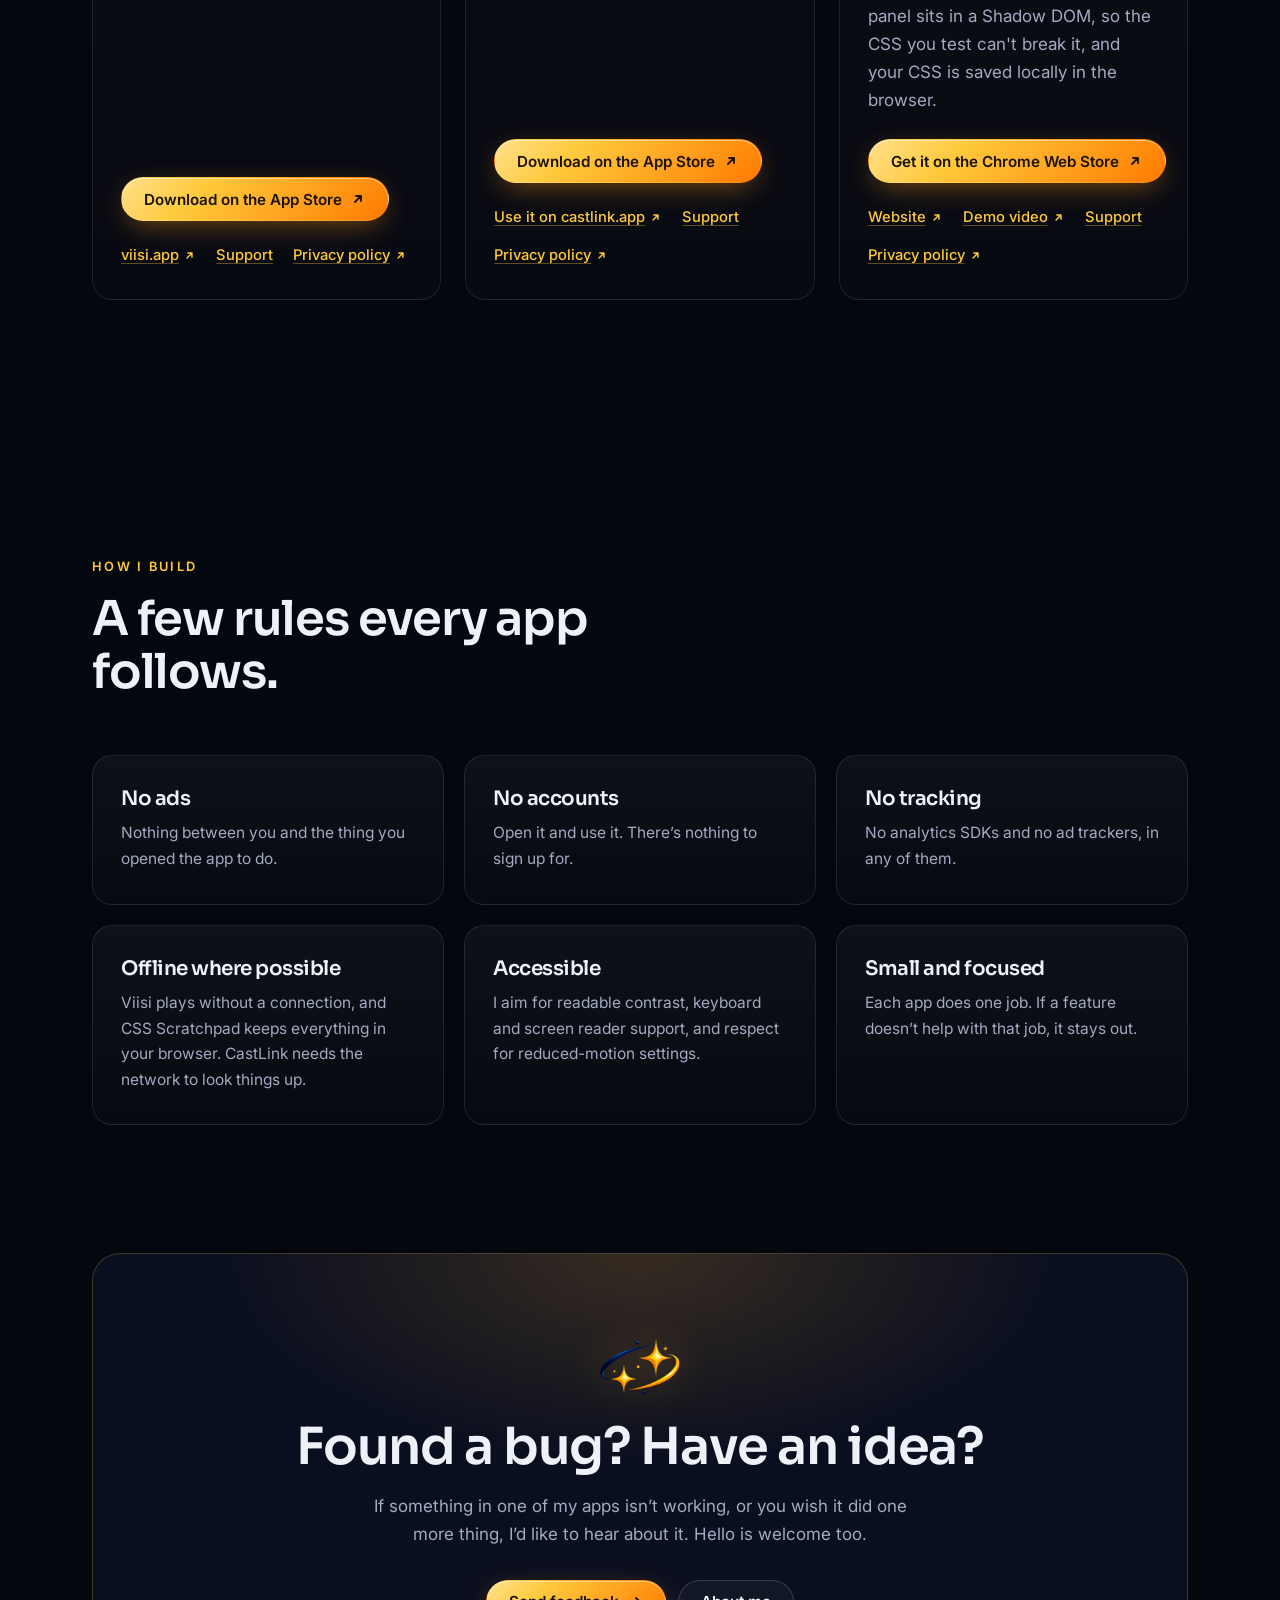
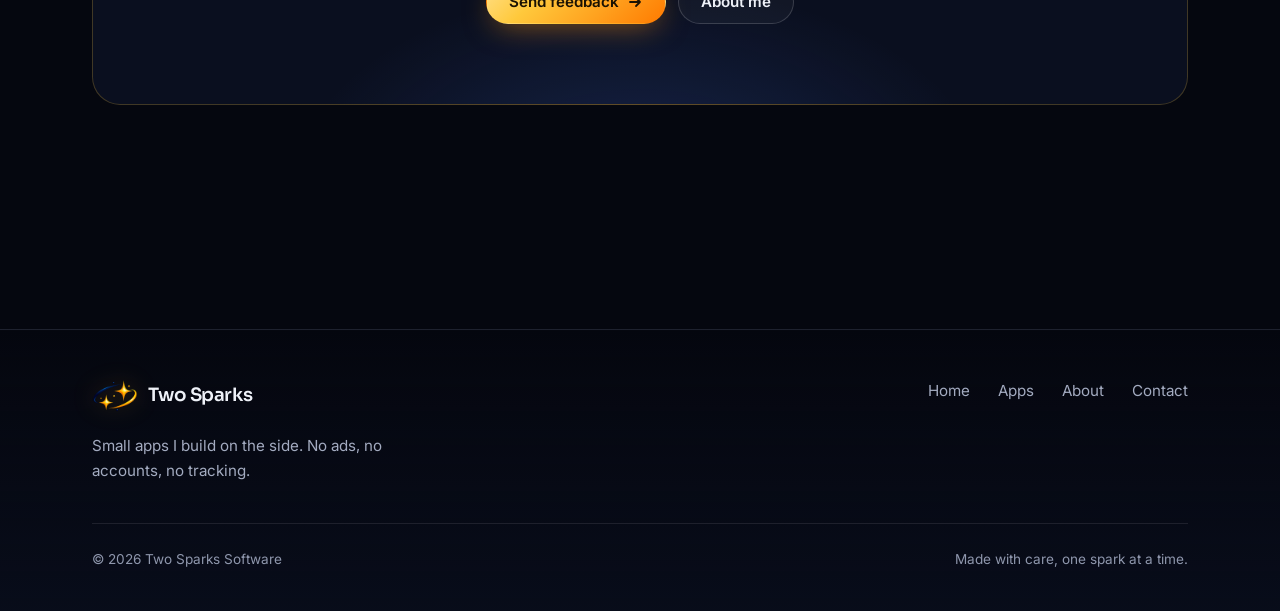
==== commit f35568c0: "content changes" ====
--- a/index.html
+++ b/index.html
@@ -3,13 +3,24 @@
 <head>
   <meta charset="utf-8">
   <meta name="viewport" content="width=device-width, initial-scale=1">
-  <title>Two Sparks — Software by Chris</title>
-  <meta name="description" content="Two Sparks is the independent software studio of Chris, designing and building polished apps for mobile devices and the web.">
+  <title>Two Sparks — Apps by Chris</title>
+  <meta name="description" content="Viisi, CastLink, and CSS Scratchpad: small apps Chris builds on the side. No ads, no accounts, no tracking. Find support, privacy policies, and a way to send feedback.">
+  <link rel="canonical" href="https://twosparks.software/">
   <meta name="theme-color" content="#05070f">
   <meta property="og:type" content="website">
-  <meta property="og:title" content="Two Sparks — Software by Chris">
-  <meta property="og:description" content="Polished apps for mobile devices and the web, from first spark to launch.">
-  <link rel="icon" type="image/png" href="assets/img/favicon.png">
+  <meta property="og:site_name" content="Two Sparks">
+  <meta property="og:url" content="https://twosparks.software/">
+  <meta property="og:title" content="Two Sparks — Apps by Chris">
+  <meta property="og:description" content="Small apps I build on my own time: a daily word game, a movie and TV connections explorer, and a CSS tool for Chrome.">
+  <meta property="og:image" content="https://twosparks.software/assets/img/og-image.jpg">
+  <meta property="og:image:width" content="1200">
+  <meta property="og:image:height" content="630">
+  <meta property="og:image:alt" content="The Two Sparks logo: two gold sparks circled by an orbit on a dark background">
+  <meta name="twitter:card" content="summary_large_image">
+  <meta name="twitter:title" content="Two Sparks — Apps by Chris">
+  <meta name="twitter:description" content="Small apps I build on my own time: a daily word game, a movie and TV connections explorer, and a CSS tool for Chrome.">
+  <meta name="twitter:image" content="https://twosparks.software/assets/img/og-image.jpg">
+  <link rel="icon" type="image/png" sizes="64x64" href="assets/img/favicon.png">
   <link rel="apple-touch-icon" href="assets/img/apple-touch-icon.png">
   <link rel="preconnect" href="https://fonts.googleapis.com">
   <link rel="preconnect" href="https://fonts.gstatic.com" crossorigin>
@@ -23,16 +34,16 @@
 
   <header class="site-header">
     <div class="container">
-      <a class="brand" href="index.html" aria-label="Two Sparks home">
+      <a class="brand" href="index.html">
         <img src="assets/img/mark.png" alt="" width="46" height="35">
         <span>Two Sparks Software</span>
       </a>
       <button class="nav-toggle" type="button" aria-controls="site-nav" aria-expanded="false" aria-label="Open menu"><span></span></button>
       <nav class="nav" id="site-nav" aria-label="Primary">
         <a href="index.html" aria-current="page">Home</a>
-        <a href="work.html">Work</a>
+        <a href="work.html">Apps</a>
         <a href="about.html">About</a>
-        <a class="btn btn-primary btn-sm" href="contact.html">Let’s talk</a>
+        <a class="btn btn-primary btn-sm" href="contact.html">Contact</a>
       </nav>
     </div>
   </header>
@@ -41,14 +52,14 @@
     <section class="hero">
       <div class="container">
         <div>
-          <span class="eyebrow reveal"><span class="dot"></span>Independent software studio</span>
-          <h1 class="reveal" style="--delay:.08s">Bright ideas, <span class="gradient-text">beautifully shipped.</span></h1>
-          <p class="lead reveal" style="--delay:.16s">I’m Chris. I build the apps I wish existed. I design and build polished software for mobile devices and the web, taking them from the first spark to a product people love to use.</p>
+          <span class="eyebrow reveal"><span class="dot"></span>Side projects by Chris</span>
+          <h1 class="reveal" style="--delay:.08s">Small apps I build <span class="gradient-text">on my own time.</span></h1>
+          <p class="lead reveal" style="--delay:.16s">I’m Chris, and this is where I keep the apps I make outside my day job. Right now that’s a daily word game for iPhone, a way to see which actors and titles connect, and a Chrome extension for testing CSS.</p>
           <div class="hero-actions reveal" style="--delay:.24s">
-            <a class="btn btn-primary" href="work.html">See the work
+            <a class="btn btn-primary" href="work.html">See the apps
               <svg viewBox="0 0 16 16" fill="none" stroke="currentColor" stroke-width="1.8" stroke-linecap="round" stroke-linejoin="round" aria-hidden="true"><path d="M3 8h10M9 4l4 4-4 4"/></svg>
             </a>
-            <a class="btn btn-ghost" href="contact.html">Start a project</a>
+            <a class="btn btn-ghost" href="about.html">About me</a>
           </div>
         </div>
         <div class="hero-visual" aria-hidden="true">
@@ -63,139 +74,76 @@
       </div>
     </section>
 
-    <section class="section section-tight" aria-labelledby="work-heading">
+    <section class="section section-tight" aria-labelledby="apps-heading">
       <div class="container">
         <div class="section-head">
           <div class="reveal">
-            <span class="kicker">Selected work</span>
-            <h2 id="work-heading">Products, not just projects.</h2>
+            <span class="kicker">The apps</span>
+            <h2 id="apps-heading">What I’ve made so far.</h2>
           </div>
-          <p class="reveal" style="--delay:.08s">Each one is designed, built, and shipped end to end, with real attention to the small details.</p>
+          <p class="reveal" style="--delay:.08s">Each card links to the store, the app’s own site, support, and its privacy policy.</p>
         </div>
 
-        <div class="projects">
-          <article class="card project reveal">
-            <div class="project-media project-media--viisi">
-              <img src="assets/img/viisi.jpg" alt="Viisi website showing the daily word puzzle and mobile app preview" width="1400" height="875" loading="lazy">
-            </div>
-            <div class="project-body">
-              <div class="project-meta">
-                <h3>Viisi</h3>
-                <span class="status">Live on iOS</span>
-              </div>
-              <p>A daily anagram word game. Five letters, five words, one puzzle. Built with no ads and privacy first.</p>
-              <ul class="tags">
-                <li>iOS app</li>
-                <li>Game design</li>
-                <li>Product site</li>
-              </ul>
-              <a class="project-link" href="https://viisi.app" target="_blank" rel="noopener">Visit viisi.app
-                <svg viewBox="0 0 16 16" fill="none" stroke="currentColor" stroke-width="1.8" stroke-linecap="round" stroke-linejoin="round" aria-hidden="true"><path d="M5 11L11 5M6 5h5v5"/></svg>
-              </a>
-            </div>
+        <!-- Cards are rendered from assets/js/apps.js -->
+        <div class="projects" data-apps="cards">
+          <noscript><p class="noscript">The app list needs JavaScript. You can also find the apps at <a href="https://viisi.app">viisi.app</a>, <a href="https://castlink.app">castlink.app</a>, and <a href="https://wardtwits.github.io/css-scratchpad/">CSS Scratchpad</a>.</p></noscript>
+        </div>
+      </div>
+    </section>
+
+    <section class="section" aria-labelledby="build-heading">
+      <div class="container">
+        <div class="section-head">
+          <div class="reveal">
+            <span class="kicker">How I build</span>
+            <h2 id="build-heading">A few rules every app follows.</h2>
+          </div>
+        </div>
+        <div class="grid-3">
+          <article class="card feature reveal">
+            <h3>No ads</h3>
+            <p>Nothing between you and the thing you opened the app to do.</p>
           </article>
-
-          <article class="card project reveal" style="--delay:.1s">
-            <div class="project-media project-media--castlink">
-              <img src="assets/img/castlink-icon.png" alt="CastLink app icon: a golden film reel" width="256" height="256" loading="lazy">
-            </div>
-            <div class="project-body">
-              <div class="project-meta">
-                <h3>CastLink</h3>
-                <div class="project-statuses">
-                  <span class="status">Live on the web</span>
-                  <a class="status status-link" href="https://apps.apple.com/us/app/castlink/id6760738115" target="_blank" rel="noopener" aria-label="CastLink: Live on iOS (App Store)">Live on iOS</a>
-                </div>
-              </div>
-              <p>Explore shared cast between movies and TV shows, shared titles between actors, and Kevin Bacon connection paths.</p>
-              <ul class="tags">
-                <li>Web app</li>
-                <li>TMDB API</li>
-                <li>Search &amp; graphs</li>
-              </ul>
-              <a class="project-link" href="https://castlink.app" target="_blank" rel="noopener">Visit castlink.app
-                <svg viewBox="0 0 16 16" fill="none" stroke="currentColor" stroke-width="1.8" stroke-linecap="round" stroke-linejoin="round" aria-hidden="true"><path d="M5 11L11 5M6 5h5v5"/></svg>
-              </a>
-            </div>
+          <article class="card feature reveal" style="--delay:.08s">
+            <h3>No accounts</h3>
+            <p>Open it and use it. There’s nothing to sign up for.</p>
+          </article>
+          <article class="card feature reveal" style="--delay:.16s">
+            <h3>No tracking</h3>
+            <p>No analytics SDKs and no ad trackers, in any of them.</p>
+          </article>
+          <article class="card feature reveal">
+            <h3>Offline where possible</h3>
+            <p>Viisi plays without a connection, and CSS Scratchpad keeps everything in your browser. CastLink needs the network to look things up.</p>
+          </article>
+          <article class="card feature reveal" style="--delay:.08s">
+            <h3>Accessible</h3>
+            <p>I aim for readable contrast, keyboard and screen reader support, and respect for reduced-motion settings.</p>
+          </article>
+          <article class="card feature reveal" style="--delay:.16s">
+            <h3>Small and focused</h3>
+            <p>Each app does one job. If a feature doesn’t help with that job, it stays out.</p>
           </article>
         </div>
       </div>
     </section>
 
-    <section class="section" aria-labelledby="services-heading">
-      <div class="container">
-        <div class="section-head">
-          <div class="reveal">
-            <span class="kicker">What I do</span>
-            <h2 id="services-heading">From idea to App Store, and everything between.</h2>
-          </div>
-        </div>
-        <div class="grid-3">
-          <article class="card feature reveal">
-            <div class="icon" aria-hidden="true">
-              <svg viewBox="0 0 24 24" fill="none" stroke="currentColor" stroke-width="1.7" stroke-linecap="round" stroke-linejoin="round"><rect x="6" y="2.5" width="12" height="19" rx="3"/><path d="M10.5 18.5h3"/></svg>
-            </div>
-            <h3>Mobile apps</h3>
-            <p>Native iOS apps that feel at home on the platform: fast, accessible, and polished down to the last animation.</p>
-          </article>
-          <article class="card feature reveal" style="--delay:.08s">
-            <div class="icon icon--blue" aria-hidden="true">
-              <svg viewBox="0 0 24 24" fill="none" stroke="currentColor" stroke-width="1.7" stroke-linecap="round" stroke-linejoin="round"><rect x="2.5" y="4" width="19" height="16" rx="3"/><path d="M2.5 9h19M6 6.5h.01M8.5 6.5h.01"/></svg>
-            </div>
-            <h3>Web apps &amp; sites</h3>
-            <p>Responsive web apps and product sites that load quickly, rank well, and work beautifully on every screen.</p>
-          </article>
-          <article class="card feature reveal" style="--delay:.16s">
-            <div class="icon" aria-hidden="true">
-              <svg viewBox="0 0 24 24" fill="none" stroke="currentColor" stroke-width="1.7" stroke-linecap="round" stroke-linejoin="round"><path d="M12 2.5l2.2 6.3 6.3 2.2-6.3 2.2L12 19.5l-2.2-6.3L3.5 11l6.3-2.2z"/><path d="M19 17l.8 2.2L22 20l-2.2.8L19 23l-.8-2.2L16 20l2.2-.8z"/></svg>
-            </div>
-            <h3>Product &amp; design</h3>
-            <p>Shaping the idea, the interface, and the launch so the finished product is focused, intuitive, and memorable.</p>
-          </article>
-        </div>
-      </div>
-    </section>
-
-    <section class="section section-tight" aria-labelledby="process-heading">
-      <div class="container">
-        <div class="section-head">
-          <div class="reveal">
-            <span class="kicker">How it works</span>
-            <h2 id="process-heading">The spark of an idea turns into some real</h2>
-          </div>
-        </div>
-        <ol class="process">
-          <li class="reveal">
-            <h3>Spark</h3>
-            <p>We dig into the idea, the audience, and what success looks like, then trim it to what matters most.</p>
-          </li>
-          <li class="reveal" style="--delay:.08s">
-            <h3>Build</h3>
-            <p>Design and development happen side by side, with working builds you can try early and often.</p>
-          </li>
-          <li class="reveal" style="--delay:.16s">
-            <h3>Launch</h3>
-            <p>Polish, testing, store listings, and launch, plus support afterward so it keeps getting better.</p>
-          </li>
-        </ol>
-      </div>
-    </section>
-
-    <section class="section" aria-labelledby="cta-heading">
+    <section class="section section-tight" aria-labelledby="cta-heading">
       <div class="container">
         <div class="cta reveal">
           <img class="cta-mark" src="assets/img/mark.png" alt="" width="236" height="180">
-          <h2 id="cta-heading">Have an idea that needs a spark?</h2>
-          <p>Whether it’s a new app, a web tool, or a product that needs polish, I’d love to hear about it.</p>
+          <h2 id="cta-heading">Found a bug? Have an idea?</h2>
+          <p>If something in one of my apps isn’t working, or you wish it did one more thing, I’d like to hear about it. Hello is welcome too.</p>
           <div class="hero-actions">
-            <a class="btn btn-primary" href="contact.html">Get in touch
+            <a class="btn btn-primary" href="contact.html">Send feedback
               <svg viewBox="0 0 16 16" fill="none" stroke="currentColor" stroke-width="1.8" stroke-linecap="round" stroke-linejoin="round" aria-hidden="true"><path d="M3 8h10M9 4l4 4-4 4"/></svg>
             </a>
-            <a class="btn btn-ghost" href="about.html">About Chris</a>
+            <a class="btn btn-ghost" href="about.html">About me</a>
           </div>
         </div>
       </div>
     </section>
+    <script src="assets/js/apps.js"></script>
   </main>
 
   <footer class="site-footer">
@@ -206,11 +154,11 @@
             <img src="assets/img/mark.png" alt="" width="46" height="35">
             <span>Two Sparks</span>
           </a>
-          <p>Software crafted by Chris. Polished apps for mobile devices and the web.</p>
+          <p>Small apps I build on the side. No ads, no accounts, no tracking.</p>
         </div>
         <nav class="footer-nav" aria-label="Footer">
           <a href="index.html">Home</a>
-          <a href="work.html">Work</a>
+          <a href="work.html">Apps</a>
           <a href="about.html">About</a>
           <a href="contact.html">Contact</a>
         </nav>
--- a/assets/css/styles.css
+++ b/assets/css/styles.css
@@ -13,7 +13,7 @@
 
   --text: #eef1f8;
   --muted: #a3abc0;
-  --faint: #6f7891;
+  --faint: #8f97ad;
 
   --gold: #ffc93c;
   --amber: #ffa21f;
@@ -709,7 +709,7 @@
 
 .projects {
   display: grid;
-  grid-template-columns: repeat(2, minmax(0, 1fr));
+  grid-template-columns: repeat(auto-fit, minmax(min(100%, 320px), 1fr));
   gap: 24px;
 }
 
@@ -746,23 +746,42 @@
   background: #080b1a;
 }
 
-.project-media--castlink {
+.project-media--castlink,
+.project-media--scratchpad {
   display: grid;
   place-items: center;
+}
+
+.project-media--castlink {
   background:
     radial-gradient(circle at 50% 55%, rgba(255, 196, 60, 0.28), transparent 55%),
     repeating-linear-gradient(90deg, rgba(255, 255, 255, 0.025) 0 2px, transparent 2px 6px),
     linear-gradient(160deg, #1a1712, #0b0a08);
 }
 
-.project-media--castlink img {
+.project-media--scratchpad {
+  background:
+    radial-gradient(circle at 50% 55%, rgba(38, 198, 218, 0.24), transparent 55%),
+    repeating-linear-gradient(0deg, rgba(255, 255, 255, 0.025) 0 1px, transparent 1px 22px),
+    repeating-linear-gradient(90deg, rgba(255, 255, 255, 0.025) 0 1px, transparent 1px 22px),
+    linear-gradient(160deg, #101a3a, #070b1a);
+}
+
+.project-media--castlink img,
+.project-media--scratchpad img {
   width: 42%;
   height: auto;
   object-fit: contain;
   filter: drop-shadow(0 24px 40px rgba(0, 0, 0, 0.6));
 }
 
-.project:hover .project-media--castlink img {
+.project-media--scratchpad img {
+  max-width: 150px;
+  border-radius: 22%;
+}
+
+.project:hover .project-media--castlink img,
+.project:hover .project-media--scratchpad img {
   transform: scale(1.06) rotate(-2deg);
 }
 
@@ -783,12 +802,98 @@
 }
 
 .project h3 {
-  font-size: 1.6rem;
+  font-size: 1.5rem;
   margin: 0;
 }
 
 .project p {
   color: var(--muted);
+}
+
+/* ---------- App card pieces (rendered by apps.js) ---------- */
+
+.app-name {
+  display: flex;
+  align-items: center;
+  gap: 12px;
+}
+
+.app-icon {
+  flex: 0 0 auto;
+  width: 44px;
+  height: 44px;
+  border-radius: 11px;
+  box-shadow: 0 0 0 1px var(--border-strong);
+}
+
+.tags.platforms {
+  margin: 0;
+}
+
+.tags.platforms li {
+  color: var(--text);
+  border-color: rgba(255, 201, 60, 0.3);
+}
+
+.tagline,
+.project .tagline {
+  color: var(--gold);
+  font-weight: 500;
+  margin-bottom: 12px;
+}
+
+.app-why {
+  font-size: 0.95rem;
+}
+
+.app-why strong {
+  color: var(--text);
+  font-weight: 600;
+}
+
+.app-actions {
+  margin-top: auto;
+  padding-top: 8px;
+}
+
+.app-links {
+  display: flex;
+  flex-wrap: wrap;
+  gap: 6px 20px;
+  margin: 18px 0 0;
+  padding: 0;
+  list-style: none;
+  font-size: 0.92rem;
+}
+
+.app-link {
+  display: inline-flex;
+  align-items: center;
+  gap: 4px;
+  min-height: 32px;
+  color: var(--gold);
+  font-weight: 500;
+  text-decoration: underline;
+  text-decoration-color: rgba(255, 201, 60, 0.35);
+  text-underline-offset: 3px;
+}
+
+.app-link:hover {
+  text-decoration-color: currentColor;
+}
+
+.app-link svg {
+  width: 13px;
+  height: 13px;
+}
+
+.noscript {
+  color: var(--muted);
+}
+
+.noscript a {
+  color: var(--gold);
+  text-decoration: underline;
 }
 
 .tags {
@@ -810,75 +915,6 @@
   font-weight: 500;
 }
 
-.project-link {
-  margin-top: auto;
-  display: inline-flex;
-  align-items: center;
-  gap: 8px;
-  color: var(--gold);
-  font-weight: 600;
-}
-
-.project-link svg {
-  width: 16px;
-  height: 16px;
-  transition: transform 0.25s var(--ease);
-}
-
-.project-link:hover svg {
-  transform: translate(3px, -3px);
-}
-
-/* Stretch the main link over the whole card for a bigger target. */
-.project-link::after {
-  content: "";
-  position: absolute;
-  inset: 0;
-  z-index: 1;
-}
-
-.status {
-  display: inline-flex;
-  align-items: center;
-  gap: 6px;
-  color: var(--faint);
-  font-size: 0.8rem;
-  font-weight: 500;
-  white-space: nowrap;
-}
-
-.status::before {
-  content: "";
-  width: 7px;
-  height: 7px;
-  border-radius: 50%;
-  background: #3ddc84;
-  box-shadow: 0 0 8px #3ddc84;
-}
-
-.project-statuses {
-  display: flex;
-  flex-wrap: wrap;
-  gap: 8px 16px;
-}
-
-.status-link {
-  position: relative;
-  z-index: 2;
-  text-decoration: underline;
-  text-underline-offset: 3px;
-}
-
-.status-link:hover {
-  color: var(--text);
-}
-
-@media (max-width: 820px) {
-  .projects {
-    grid-template-columns: 1fr;
-  }
-}
-
 /* ---------- Case studies (work page) ---------- */
 
 .case {
@@ -918,32 +954,25 @@
 
 .case-body h2 {
   font-size: clamp(1.8rem, 3vw, 2.4rem);
-  margin-bottom: 6px;
-}
-
-.case-body .viisi-logo {
-  width: 240px;
-  max-width: 100%;
-  margin-top: 12px;
-  background: #f5ebdd;
-  border-radius: var(--radius-sm);
-  overflow: hidden;
-}
-
-.viisi-logo img {
-  width: 100%;
-  height: 112px;
-  object-fit: cover;
+  margin: 16px 0 10px;
+}
+
+.case-body .app-icon {
+  width: 52px;
+  height: 52px;
+  border-radius: 13px;
 }
 
 .case-body .tagline {
-  color: var(--gold);
-  font-weight: 500;
   margin-bottom: 18px;
 }
 
 .case-body > p {
   color: var(--muted);
+}
+
+.case-body .app-links {
+  margin-top: 20px;
 }
 
 .features {
@@ -997,7 +1026,7 @@
   }
 }
 
-/* ---------- Service / value grid ---------- */
+/* ---------- "How I build" grid ---------- */
 
 .grid-3 {
   display: grid;
@@ -1015,100 +1044,18 @@
 
 .feature h3 {
   font-size: 1.25rem;
-  margin: 20px 0 10px;
+  margin: 0 0 10px;
 }
 
 .feature p {
   color: var(--muted);
   margin: 0;
   font-size: 0.97rem;
-}
-
-.icon {
-  display: grid;
-  place-items: center;
-  width: 52px;
-  height: 52px;
-  border-radius: 14px;
-  background: linear-gradient(135deg, rgba(255, 201, 60, 0.18), rgba(255, 122, 0, 0.08));
-  border: 1px solid rgba(255, 201, 60, 0.25);
-  color: var(--gold);
-}
-
-.icon svg {
-  width: 24px;
-  height: 24px;
-}
-
-.icon--blue {
-  background: linear-gradient(135deg, rgba(76, 125, 255, 0.22), rgba(27, 58, 140, 0.12));
-  border-color: rgba(76, 125, 255, 0.32);
-  color: #8fb0ff;
 }
 
 @media (max-width: 900px) {
   .grid-3 {
     grid-template-columns: 1fr;
-  }
-}
-
-/* ---------- Process ---------- */
-
-.process {
-  display: grid;
-  grid-template-columns: repeat(3, minmax(0, 1fr));
-  gap: 20px;
-  counter-reset: step;
-  margin: 0;
-  padding: 0;
-  list-style: none;
-}
-
-.process li {
-  position: relative;
-  padding: 28px 0 0;
-  border-top: 1px solid var(--border-strong);
-}
-
-.process li::before {
-  counter-increment: step;
-  content: "0" counter(step);
-  display: block;
-  margin-bottom: 14px;
-  font-family: var(--font-display);
-  font-size: 0.85rem;
-  font-weight: 600;
-  letter-spacing: 0.1em;
-  color: var(--gold);
-}
-
-.process li::after {
-  content: "";
-  position: absolute;
-  top: -4px;
-  left: 0;
-  width: 7px;
-  height: 7px;
-  border-radius: 50%;
-  background: var(--gold);
-  box-shadow: 0 0 12px var(--gold);
-}
-
-.process h3 {
-  font-size: 1.35rem;
-  margin-bottom: 8px;
-}
-
-.process p {
-  color: var(--muted);
-  margin: 0;
-  max-width: 34ch;
-}
-
-@media (max-width: 820px) {
-  .process {
-    grid-template-columns: 1fr;
-    gap: 36px;
   }
 }
 
@@ -1165,10 +1112,11 @@
   text-align: center;
 }
 
-.about-card .mark {
-  width: 70%;
+.about-card .author {
+  width: 100%;
+  height: auto;
   margin: 0 auto 24px;
-  filter: drop-shadow(0 16px 40px rgba(255, 150, 20, 0.35));
+  border-radius: var(--radius-sm);
 }
 
 .about-card h2 {
@@ -1179,6 +1127,11 @@
 .about-card .role {
   color: var(--muted);
   margin-bottom: 24px;
+}
+
+.about-links {
+  display: grid;
+  gap: 10px;
 }
 
 .about-card .btn {
@@ -1228,6 +1181,10 @@
   padding: 24px;
 }
 
+.values .card:last-child:nth-child(odd) {
+  grid-column: 1 / -1;
+}
+
 .values h3 {
   font-size: 1.08rem;
   margin: 0 0 6px;
@@ -1246,10 +1203,9 @@
 
   .about-card {
     position: static;
-  }
-
-  .about-card .mark {
-    width: 50%;
+    width: 100%;
+    max-width: 440px;
+    justify-self: center;
   }
 }
 
@@ -1383,9 +1339,28 @@
   padding: 28px;
 }
 
-.contact-aside h3 {
+.contact-aside h2 {
   font-size: 1.15rem;
   margin-bottom: 14px;
+}
+
+.contact-aside p {
+  color: var(--muted);
+  font-size: 0.95rem;
+}
+
+.support-list {
+  display: grid;
+  gap: 10px;
+  margin: 0;
+  padding: 0;
+  list-style: none;
+  font-size: 0.95rem;
+}
+
+.support-list b {
+  display: block;
+  font-weight: 600;
 }
 
 .email-line {
@@ -1400,35 +1375,6 @@
   color: var(--gold);
   font-weight: 600;
   word-break: break-all;
-}
-
-.steps {
-  margin: 0;
-  padding: 0;
-  list-style: none;
-  display: grid;
-  gap: 16px;
-}
-
-.steps li {
-  display: grid;
-  grid-template-columns: 28px 1fr;
-  gap: 12px;
-  color: var(--muted);
-  font-size: 0.95rem;
-}
-
-.steps b {
-  display: grid;
-  place-items: center;
-  width: 28px;
-  height: 28px;
-  border-radius: 50%;
-  background: var(--surface-2);
-  border: 1px solid var(--border-strong);
-  color: var(--gold);
-  font-size: 0.8rem;
-  font-family: var(--font-display);
 }
 
 @media (max-width: 900px) {
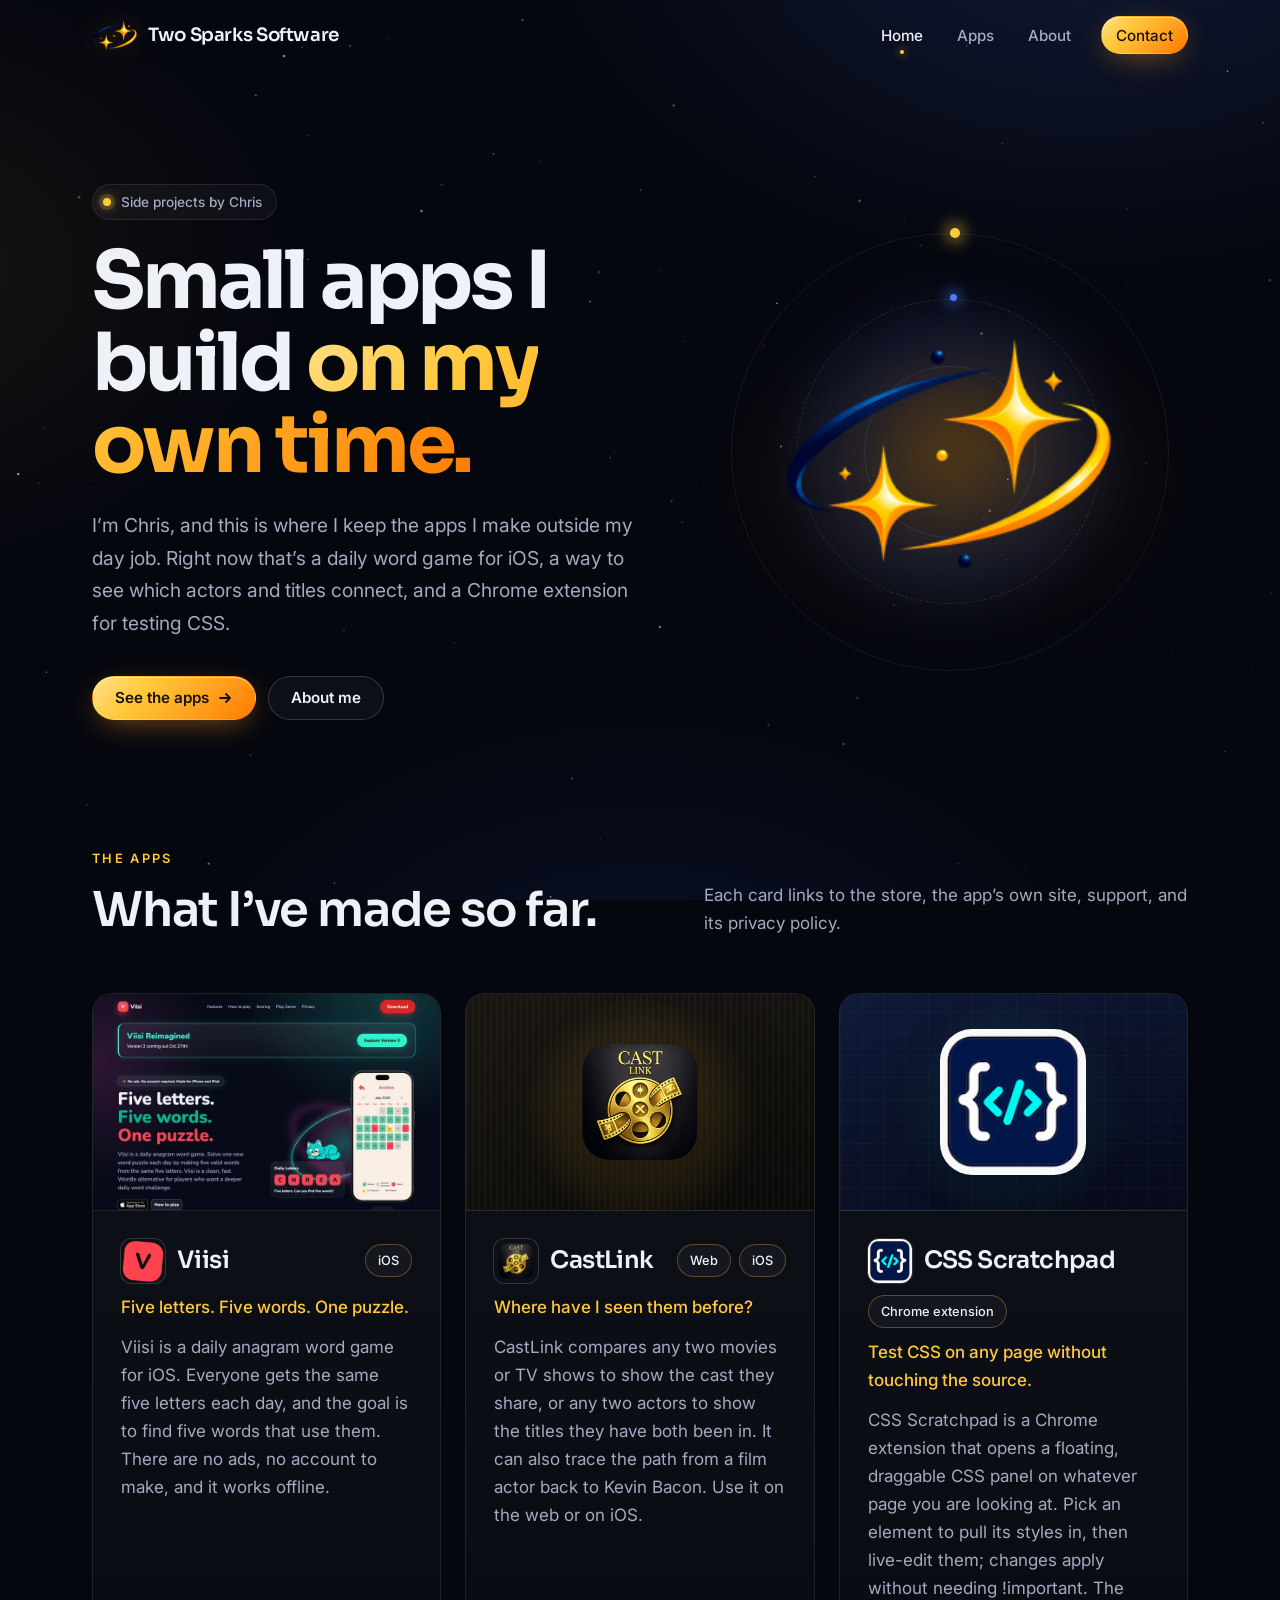
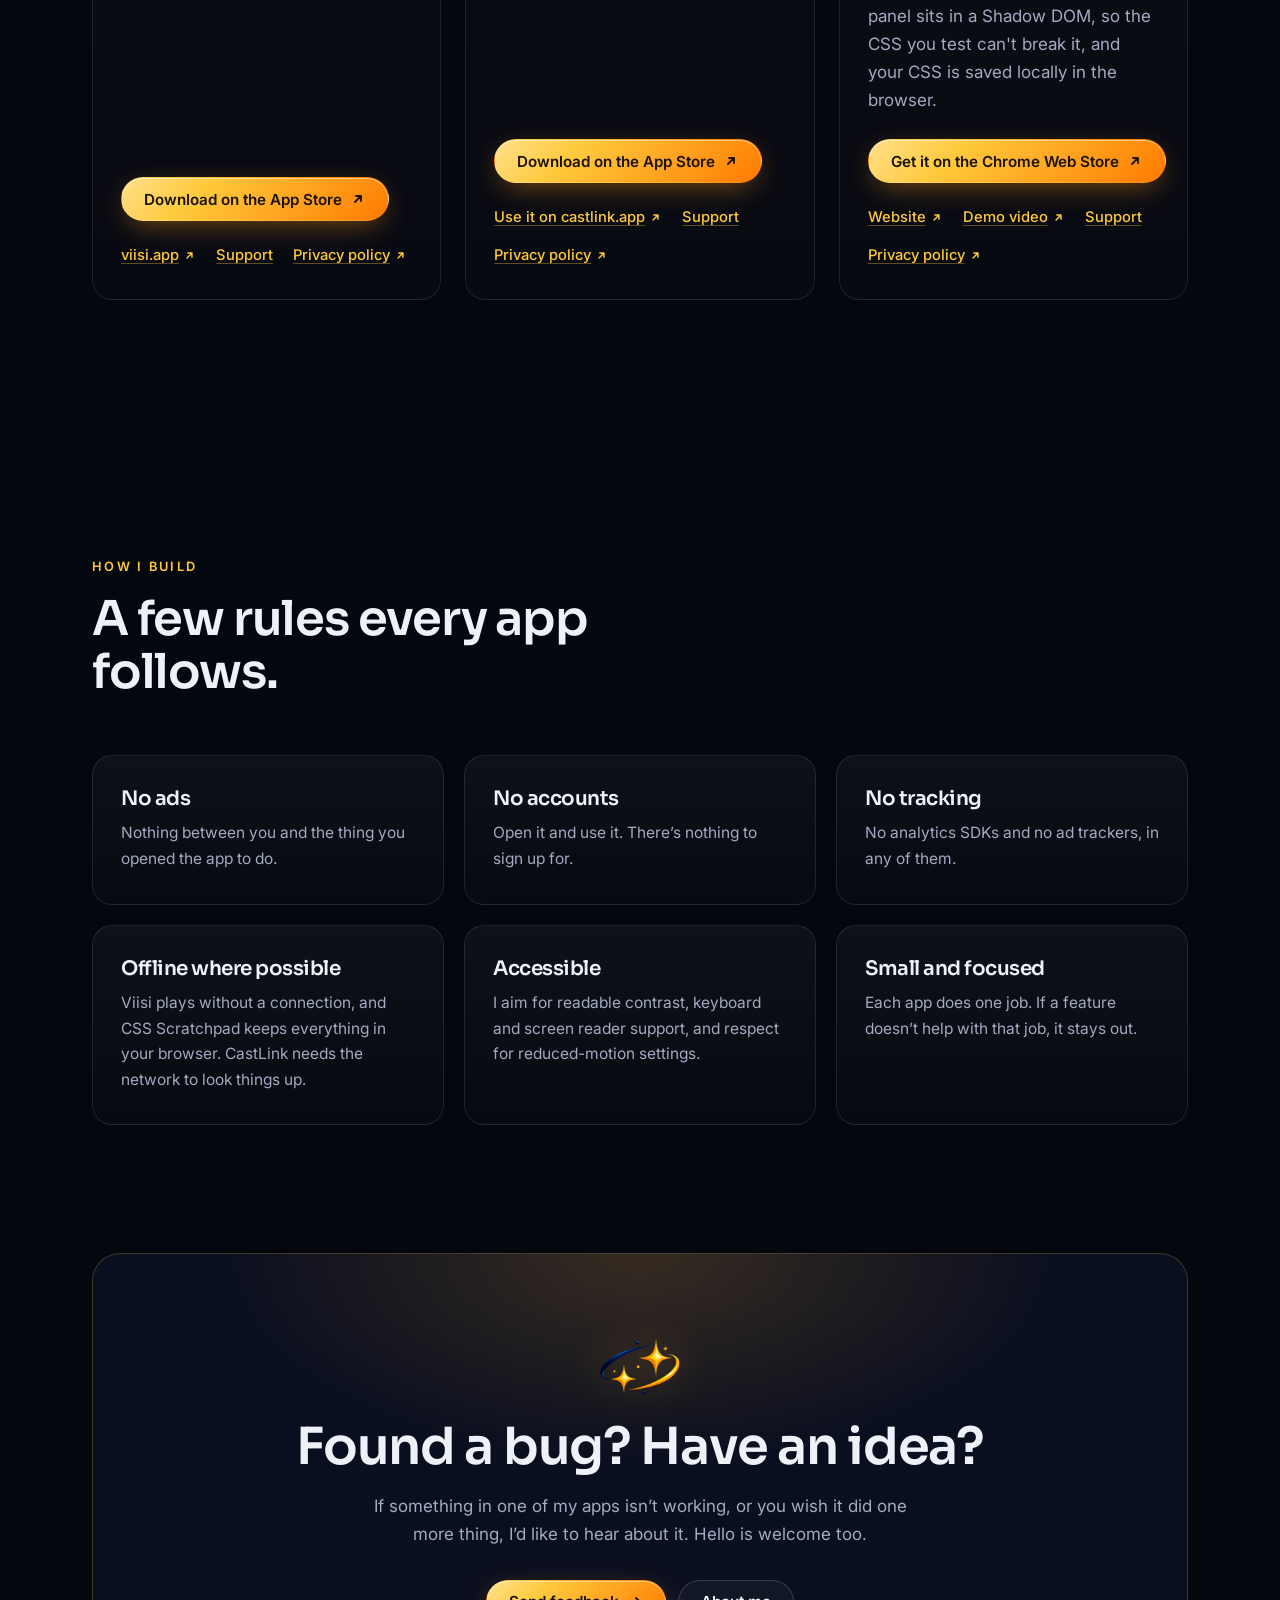
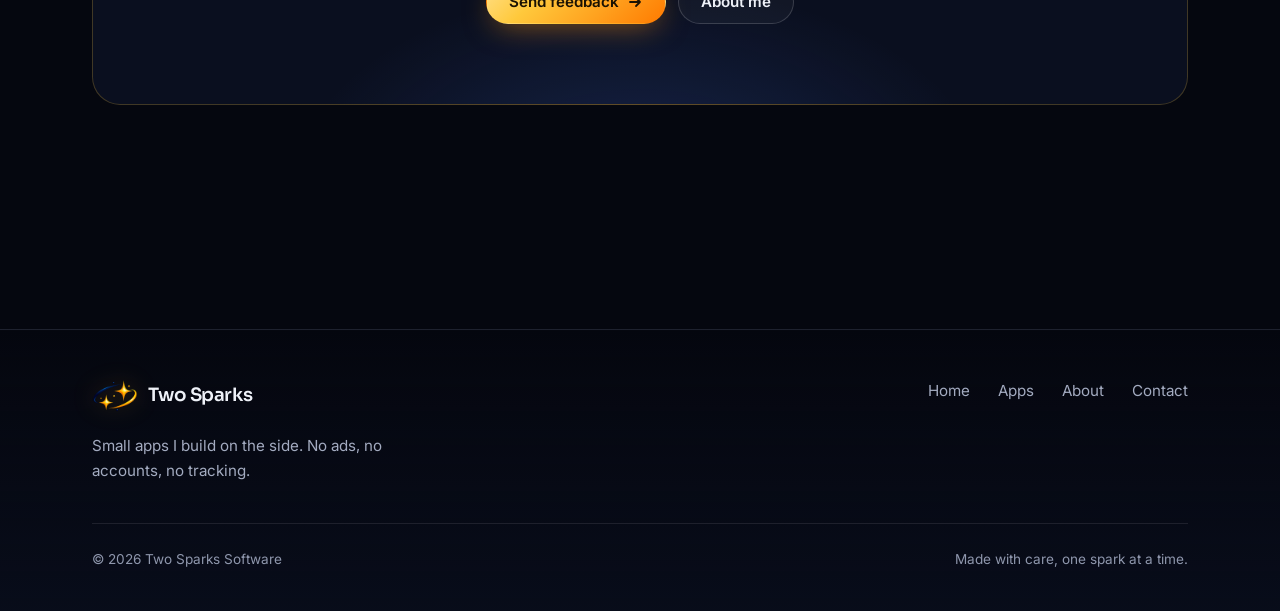
==== commit 1a6961f9: "update" ====
--- a/index.html
+++ b/index.html
@@ -54,7 +54,7 @@
         <div>
           <span class="eyebrow reveal"><span class="dot"></span>Side projects by Chris</span>
           <h1 class="reveal" style="--delay:.08s">Small apps I build <span class="gradient-text">on my own time.</span></h1>
-          <p class="lead reveal" style="--delay:.16s">I’m Chris, and this is where I keep the apps I make outside my day job. Right now that’s a daily word game for iPhone, a way to see which actors and titles connect, and a Chrome extension for testing CSS.</p>
+          <p class="lead reveal" style="--delay:.16s">I’m Chris, and this is where I keep the apps I make outside my day job. Right now that’s a daily word game for iOS, a way to see which actors and titles connect, and a Chrome extension for testing CSS.</p>
           <div class="hero-actions reveal" style="--delay:.24s">
             <a class="btn btn-primary" href="work.html">See the apps
               <svg viewBox="0 0 16 16" fill="none" stroke="currentColor" stroke-width="1.8" stroke-linecap="round" stroke-linejoin="round" aria-hidden="true"><path d="M3 8h10M9 4l4 4-4 4"/></svg>
